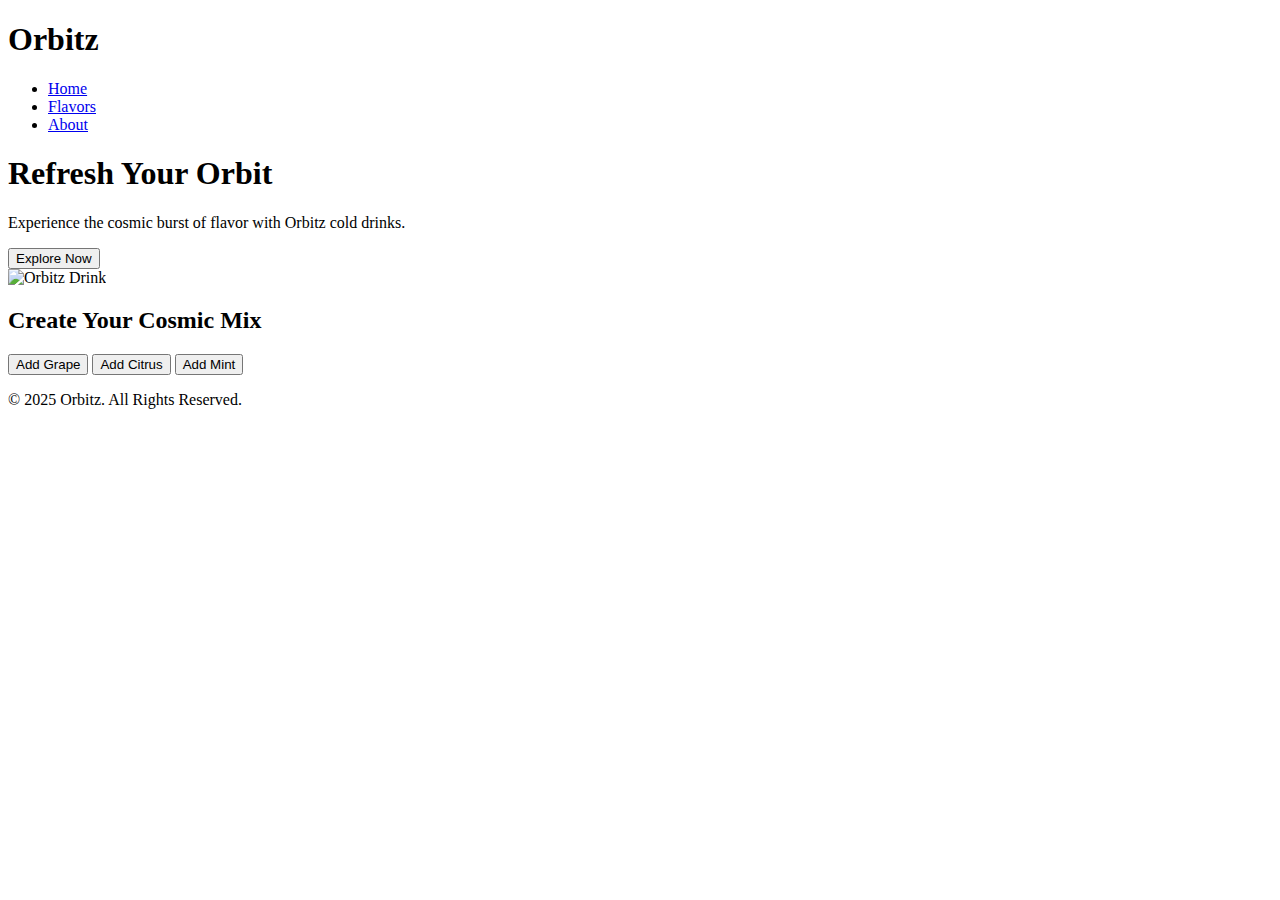
==== index.html @ 93124780 "Update index.html" ====
<!DOCTYPE html>
<html lang="en">
<head>
    <meta charset="UTF-8">
    <meta name="viewport" content="width=device-width, initial-scale=1.0">
    <title>Orbitz - Refresh Your Orbit</title>
    <link rel="stylesheet" href="css/grid.css">
    <link rel="stylesheet" href="css/styles.css">
</head>
<body>
    <header class="header">
        <div class="grid-con">
            <nav class="navbar col-span-full m-col-span-full l-col-span-full">
                <h1 class="logo">Orbitz</h1>
                <div class="burger-menu" id="burger-menu">
                    <span></span>
                    <span></span>
                    <span></span>
                </div>
                <ul class="nav-links" id="nav-links">
                    <li><a href="index.html">Home</a></li>
                    <li><a href="flavors.html">Flavors</a></li>
                    <li><a href="about.html">About</a></li>
                </ul>
            </nav>
        </div>
    </header>

    <section id="hero" class="hero">
        <div class="grid-con">
            <div class="hero-text col-span-4 m-col-span-6 l-col-span-6">
                <h1>Refresh Your Orbit</h1>
                <p>Experience the cosmic burst of flavor with Orbitz cold drinks.</p>
                <button class="cta-btn">Explore Now</button>
            </div>
            <div class="hero-img col-span-4 m-col-span-6 l-col-span-6">
                <img src="hero-img.jpg" alt="Orbitz Drink" class="bounce">
            </div>
        </div>
    </section>

    <section class="interactive">
        <div class="grid-con">
            <h2 class="col-span-full m-col-span-full l-col-span-full">Create Your Cosmic Mix</h2>
            <div class="mixer col-span-full m-col-span-full l-col-span-full">
                <button class="mix-btn" data-flavor="grape">Add Grape</button>
                <button class="mix-btn" data-flavor="citrus">Add Citrus</button>
                <button class="mix-btn" data-flavor="mint">Add Mint</button>
                <div id="mix-result" class="mix-result"></div>
            </div>
        </div>
    </section>

    <footer class="footer">
        <div class="grid-con">
            <p class="col-span-full m-col-span-full l-col-span-full">© 2025 Orbitz. All Rights Reserved.</p>
        </div>
    </footer>

    <script src="js/script.js"></script>
</body>
</html>
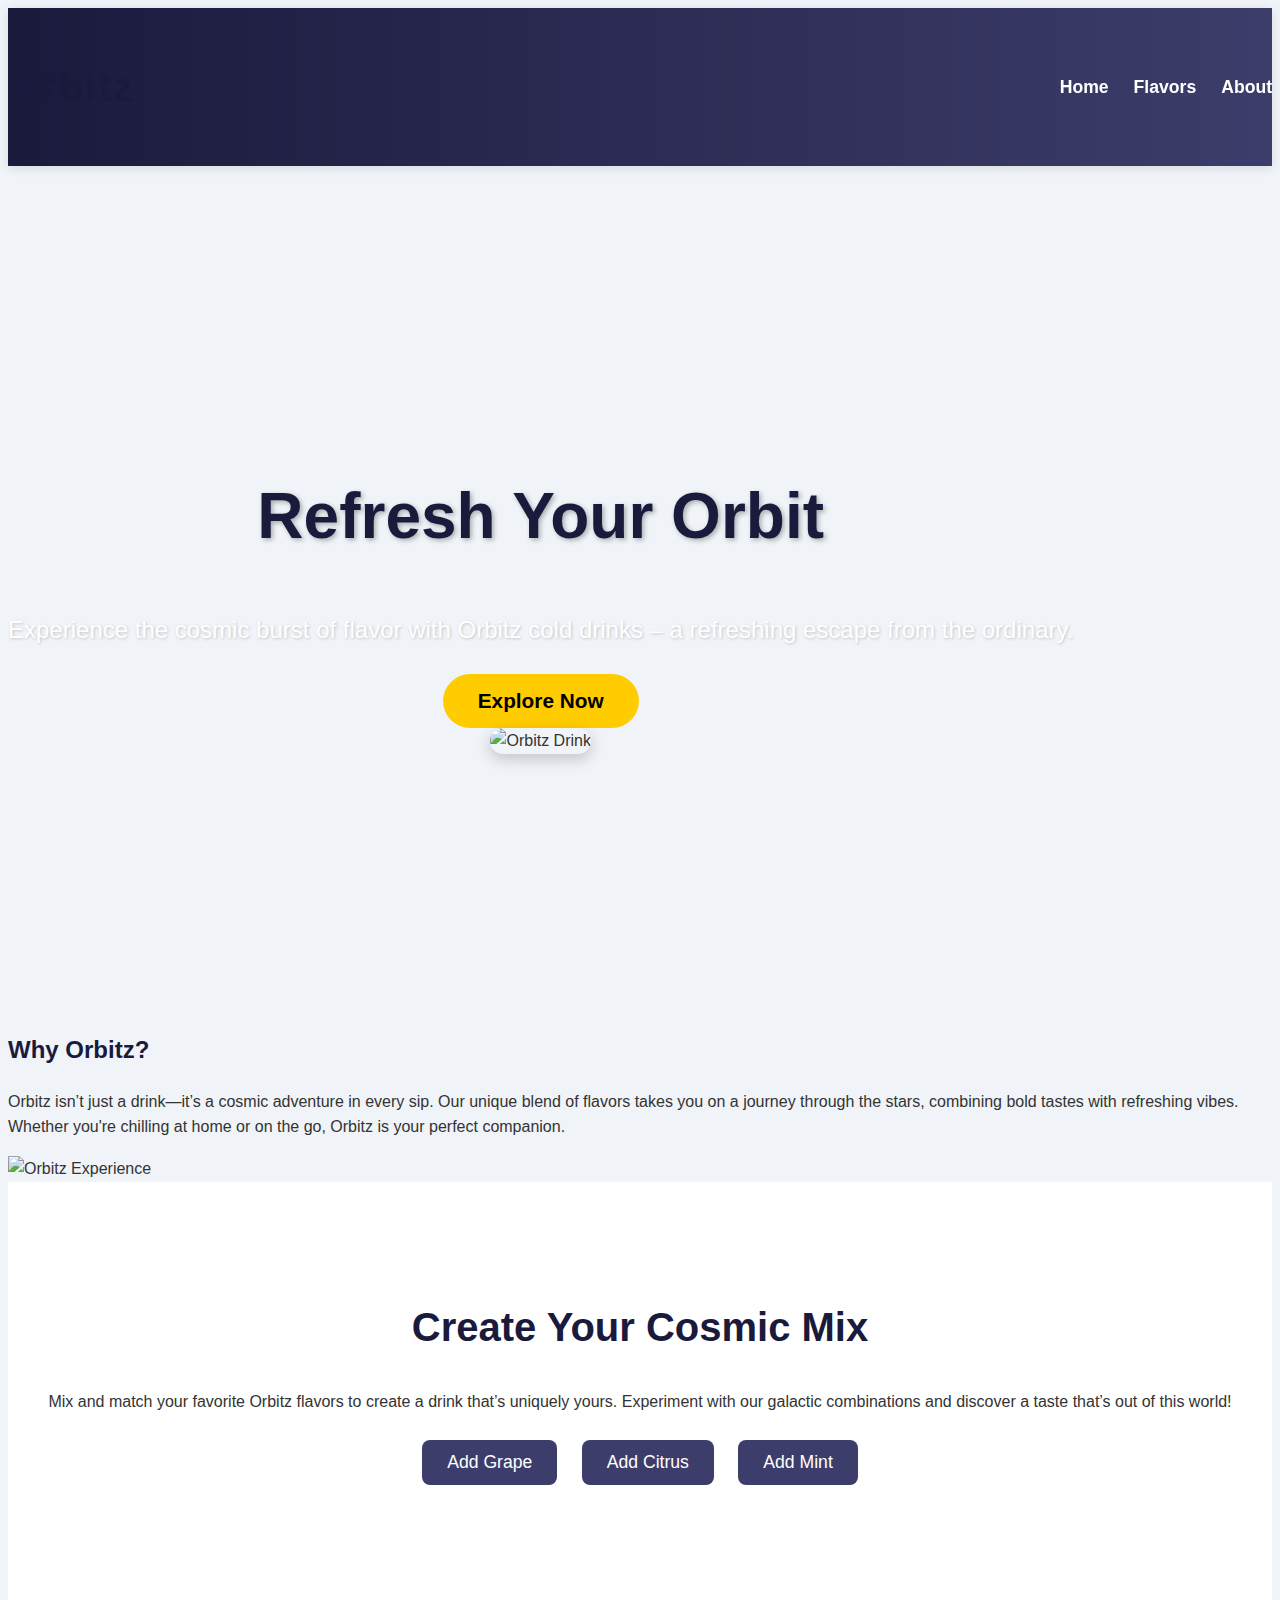
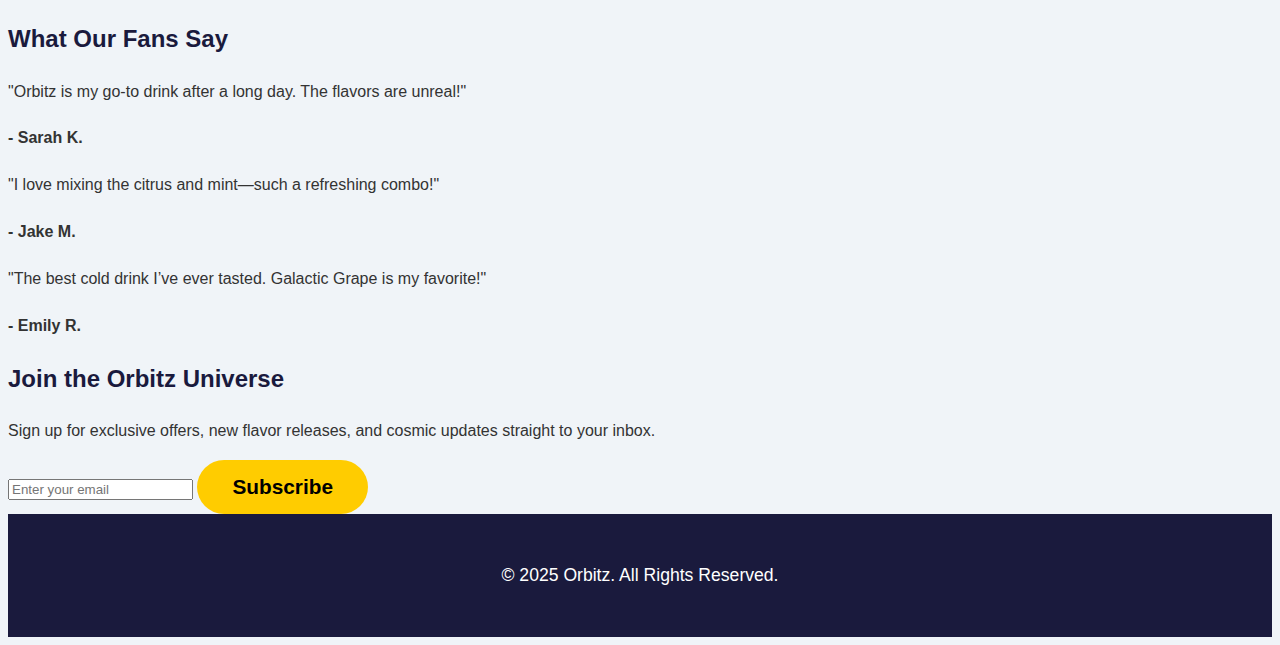
==== commit dabc4c2a: "Added the images to the img folder" ====
--- a/index.html
+++ b/index.html
@@ -3,7 +3,7 @@
 <head>
     <meta charset="UTF-8">
     <meta name="viewport" content="width=device-width, initial-scale=1.0">
-    <title>Orbitz - Refresh Your Orbit</title>
+    <title>Orbitz - Feel the Orbit. Taste the Cool</title>
     <link rel="stylesheet" href="css/grid.css">
     <link rel="stylesheet" href="css/styles.css">
 </head>
@@ -30,7 +30,7 @@
         <div class="grid-con">
             <div class="hero-text col-span-4 m-col-span-6 l-col-span-6">
                 <h1>Refresh Your Orbit</h1>
-                <p>Experience the cosmic burst of flavor with Orbitz cold drinks.</p>
+                <p>Experience the cosmic burst of flavor with Orbitz cold drinks – a refreshing escape from the ordinary.</p>
                 <button class="cta-btn">Explore Now</button>
             </div>
             <div class="hero-img col-span-4 m-col-span-6 l-col-span-6">
@@ -39,15 +39,55 @@
         </div>
     </section>
 
+    <section class="intro">
+        <div class="grid-con">
+            <h2 class="col-span-full m-col-span-full l-col-span-full">Why Orbitz?</h2>
+            <p class="col-span-full m-col-span-8 l-col-span-8 m-col-start-3 l-col-start-3">Orbitz isn’t just a drink—it’s a cosmic adventure in every sip. Our unique blend of flavors takes you on a journey through the stars, combining bold tastes with refreshing vibes. Whether you're chilling at home or on the go, Orbitz is your perfect companion.</p>
+            <div class="intro-img col-span-full m-col-span-6 l-col-span-6">
+                <img src="intro-img.jpg" alt="Orbitz Experience" class="fade-in">
+            </div>
+        </div>
+    </section>
+
     <section class="interactive">
         <div class="grid-con">
             <h2 class="col-span-full m-col-span-full l-col-span-full">Create Your Cosmic Mix</h2>
+            <p class="col-span-full m-col-span-8 l-col-span-8 m-col-start-3 l-col-start-3">Mix and match your favorite Orbitz flavors to create a drink that’s uniquely yours. Experiment with our galactic combinations and discover a taste that’s out of this world!</p>
             <div class="mixer col-span-full m-col-span-full l-col-span-full">
                 <button class="mix-btn" data-flavor="grape">Add Grape</button>
                 <button class="mix-btn" data-flavor="citrus">Add Citrus</button>
                 <button class="mix-btn" data-flavor="mint">Add Mint</button>
                 <div id="mix-result" class="mix-result"></div>
             </div>
+        </div>
+    </section>
+
+    <section class="testimonials">
+        <div class="grid-con">
+            <h2 class="col-span-full m-col-span-full l-col-span-full">What Our Fans Say</h2>
+            <div class="testimonial col-span-4 m-col-span-4 l-col-span-4">
+                <p>"Orbitz is my go-to drink after a long day. The flavors are unreal!"</p>
+                <h4>- Sarah K.</h4>
+            </div>
+            <div class="testimonial col-span-4 m-col-span-4 l-col-span-4">
+                <p>"I love mixing the citrus and mint—such a refreshing combo!"</p>
+                <h4>- Jake M.</h4>
+            </div>
+            <div classa class="testimonial col-span-4 m-col-span-4 l-col-span-4">
+                <p>"The best cold drink I’ve ever tasted. Galactic Grape is my favorite!"</p>
+                <h4>- Emily R.</h4>
+            </div>
+        </div>
+    </section>
+
+    <section class="cta">
+        <div class="grid-con">
+            <h2 class="col-span-full m-col-span-full l-col-span-full">Join the Orbitz Universe</h2>
+            <p class="col-span-full m-col-span-8 l-col-span-8 m-col-start-3 l-col-start-3">Sign up for exclusive offers, new flavor releases, and cosmic updates straight to your inbox.</p>
+            <form class="col-span-full m-col-span-6 l-col-span-6 m-col-start-4 l-col-start-4">
+                <input type="email" placeholder="Enter your email" required>
+                <button type="submit" class="cta-btn">Subscribe</button>
+            </form>
         </div>
     </section>
 
--- a/css/styles.css
+++ b/css/styles.css
@@ -0,0 +1,347 @@
+body {
+    font-family: 'Poppins', Arial, sans-serif;
+    background-color: #f0f4f8;
+    color: #333;
+    line-height: 1.6;
+}
+
+h1, h2, h3 {
+    color: #1a1a3d;
+    font-weight: 700;
+}
+
+/* Header */
+.header {
+    background: linear-gradient(90deg, #1a1a3d, #3d3d6b);
+    color: white;
+    padding: 20px 0;
+    position: sticky;
+    top: 0;
+    z-index: 100;
+    box-shadow: 0 2px 10px rgba(0, 0, 0, 0.1);
+}
+
+.navbar {
+    display: flex;
+    justify-content: space-between;
+    align-items: center;
+}
+
+.logo {
+    font-size: 2.5em;
+    font-weight: 800;
+    letter-spacing: 2px;
+}
+
+.nav-links {
+    list-style: none;
+    display: flex;
+    gap: 25px;
+    margin: 0;
+    padding: 0;
+}
+
+.nav-links a {
+    color: white;
+    text-decoration: none;
+    font-weight: 600;
+    font-size: 1.1em;
+    transition: color 0.3s;
+}
+
+.nav-links a:hover {
+    color: #ffcc00;
+}
+
+.burger-menu {
+    display: none;
+    flex-direction: column;
+    cursor: pointer;
+}
+
+.burger-menu span {
+    width: 30px;
+    height: 4px;
+    background-color: white;
+    margin: 3px 0;
+    transition: 0.3s;
+}
+
+/* Hero Section */
+.hero {
+    background: url('cosmic-bg.jpg') no-repeat center/cover;
+    min-height: 85vh;
+    display: flex;
+    align-items: center;
+    text-align: center;
+    padding: 40px 0;
+}
+
+.hero-text h1 {
+    font-size: 4em;
+    animation: fadeIn 2s ease-in;
+    text-shadow: 2px 2px 5px rgba(0, 0, 0, 0.3);
+}
+
+.hero-text p {
+    font-size: 1.5em;
+    margin: 25px 0;
+    color: #fff;
+    text-shadow: 1px 1px 3px rgba(0, 0, 0, 0.2);
+}
+
+.cta-btn {
+    padding: 15px 35px;
+    background-color: #ffcc00;
+    border: none;
+    border-radius: 30px;
+    font-size: 1.3em;
+    font-weight: 600;
+    cursor: pointer;
+    transition: transform 0.3s, background-color 0.3s;
+}
+
+.cta-btn:hover {
+    transform: scale(1.05);
+    background-color: #e6b800;
+}
+
+.hero-img img {
+    animation: bounce 3s infinite;
+    border-radius: 15px;
+    box-shadow: 0 5px 15px rgba(0, 0, 0, 0.2);
+}
+
+/* Products Section */
+.products {
+    padding: 80px 0;
+    text-align: center;
+    background-color: #fff;
+}
+
+.product-card {
+    background: #f9f9f9;
+    padding: 25px;
+    border-radius: 15px;
+    box-shadow: 0 5px 15px rgba(0, 0, 0, 0.1);
+    margin-bottom: 30px;
+    transition: transform 0.3s;
+}
+
+.product-card:hover {
+    transform: translateY(-10px);
+}
+
+.product-card img {
+    animation: spin 10s infinite linear;
+    margin-bottom: 15px;
+}
+
+.product-card h3 {
+    font-size: 1.5em;
+    margin-bottom: 10px;
+}
+
+.product-card p {
+    font-size: 1.1em;
+    color: #666;
+}
+
+/* About Section */
+.about {
+    background-color: #1a1a3d;
+    color: white;
+    padding: 80px 0;
+    text-align: center;
+}
+
+.about h2 {
+    color: #fff;
+    font-size: 2.5em;
+    margin-bottom: 20px;
+}
+
+.about p {
+    font-size: 1.2em;
+    margin-bottom: 30px;
+}
+
+.about img {
+    margin: 20px 0;
+    border-radius: 10px;
+    box-shadow: 0 5px 15px rgba(0, 0, 0, 0.3);
+}
+
+/* Contact Form */
+.contact-form {
+    text-align: left;
+    background: #fff;
+    padding: 30px;
+    border-radius: 15px;
+    box-shadow: 0 5px 15px rgba(0, 0, 0, 0.1);
+}
+
+.contact-form h3 {
+    font-size: 1.8em;
+    margin-bottom: 20px;
+    color: #1a1a3d;
+}
+
+.contact-form input,
+.contact-form textarea {
+    width: 100%;
+    padding: 12px;
+    margin-bottom: 15px;
+    border: 2px solid #ddd;
+    border-radius: 8px;
+    font-size: 1em;
+    transition: border-color 0.3s;
+}
+
+.contact-form input:focus,
+.contact-form textarea:focus {
+    border-color: #ffcc00;
+    outline: none;
+}
+
+.contact-form textarea {
+    resize: vertical;
+}
+
+/* Interactive Section */
+.interactive {
+    padding: 80px 0;
+    text-align: center;
+    background-color: #fff;
+}
+
+.interactive h2 {
+    font-size: 2.5em;
+    margin-bottom: 30px;
+}
+
+.mix-btn {
+    padding: 12px 25px;
+    margin: 10px;
+    background-color: #3d3d6b;
+    color: white;
+    border: none;
+    border-radius: 8px;
+    font-size: 1.1em;
+    cursor: pointer;
+    transition: background-color 0.3s;
+}
+
+.mix-btn:hover {
+    background-color: #ffcc00;
+    color: #1a1a3d;
+}
+
+.mix-result {
+    margin-top: 25px;
+    font-size: 1.5em;
+    color: #ffcc00;
+    font-weight: 600;
+    animation: fadeIn 1s ease-in;
+}
+
+/* Footer */
+.footer {
+    background-color: #1a1a3d;
+    color: white;
+    text-align: center;
+    padding: 30px 0;
+    font-size: 1.1em;
+}
+
+/* Keyframe Animations */
+@keyframes fadeIn {
+    from { opacity: 0; }
+    to { opacity: 1; }
+}
+
+@keyframes bounce {
+    0%, 20%, 50%, 80%, 100% { transform: translateY(0); }
+    40% { transform: translateY(-30px); }
+    60% { transform: translateY(-15px); }
+}
+
+@keyframes spin {
+    from { transform: rotate(0deg); }
+    to { transform: rotate(360deg); }
+}
+
+/* Responsive Adjustments */
+@media screen and (max-width: 767px) {
+    .burger-menu {
+        display: flex;
+    }
+
+    .nav-links {
+        display: none;
+        flex-direction: column;
+        width: 100%;
+        position: absolute;
+        top: 70px;
+        left: 0;
+        background-color: #1a1a3d;
+        padding: 20px 0;
+    }
+
+    .nav-links.active {
+        display: flex;
+    }
+
+    .hero-text h1 {
+        font-size: 2.5em;
+    }
+
+    .hero-text p {
+        font-size: 1.2em;
+    }
+
+    .hero {
+        min-height: 60vh;
+    }
+
+    .mix-btn {
+        display: block;
+        width: 100%;
+        margin: 10px 0;
+    }
+
+    .mix-result {
+        font-size: 1.2em;
+    }
+
+    .products, .interactive, .about {
+        padding: 50px 0;
+    }
+}
+
+@media screen and (max-width: 480px) {
+    .hero-text h1 {
+        font-size: 1.8em;
+    }
+
+    .hero-text p {
+        font-size: 1em;
+    }
+
+    .cta-btn {
+        padding: 10px 20px;
+        font-size: 1em;
+    }
+
+    .product-card h3 {
+        font-size: 1.3em;
+    }
+
+    .product-card p {
+        font-size: 1em;
+    }
+
+    .contact-form h3 {
+        font-size: 1.5em;
+    }
+}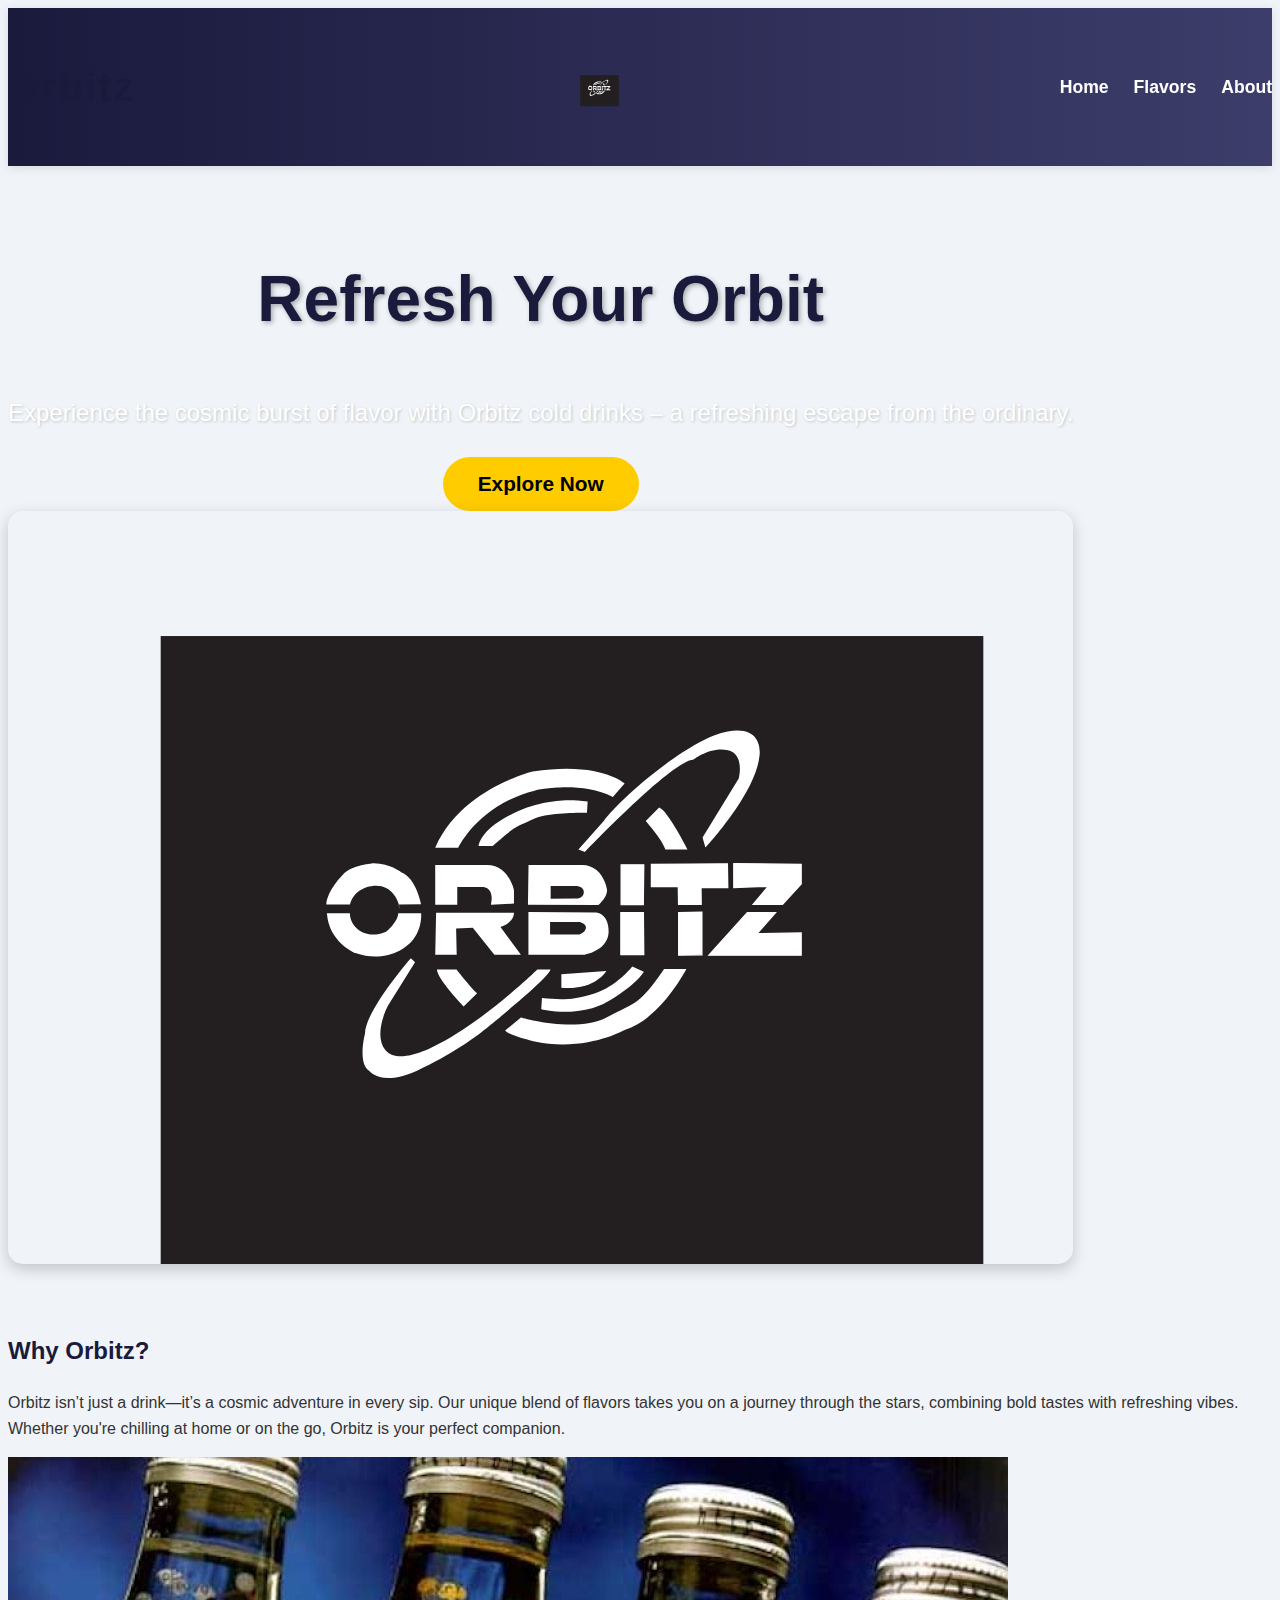
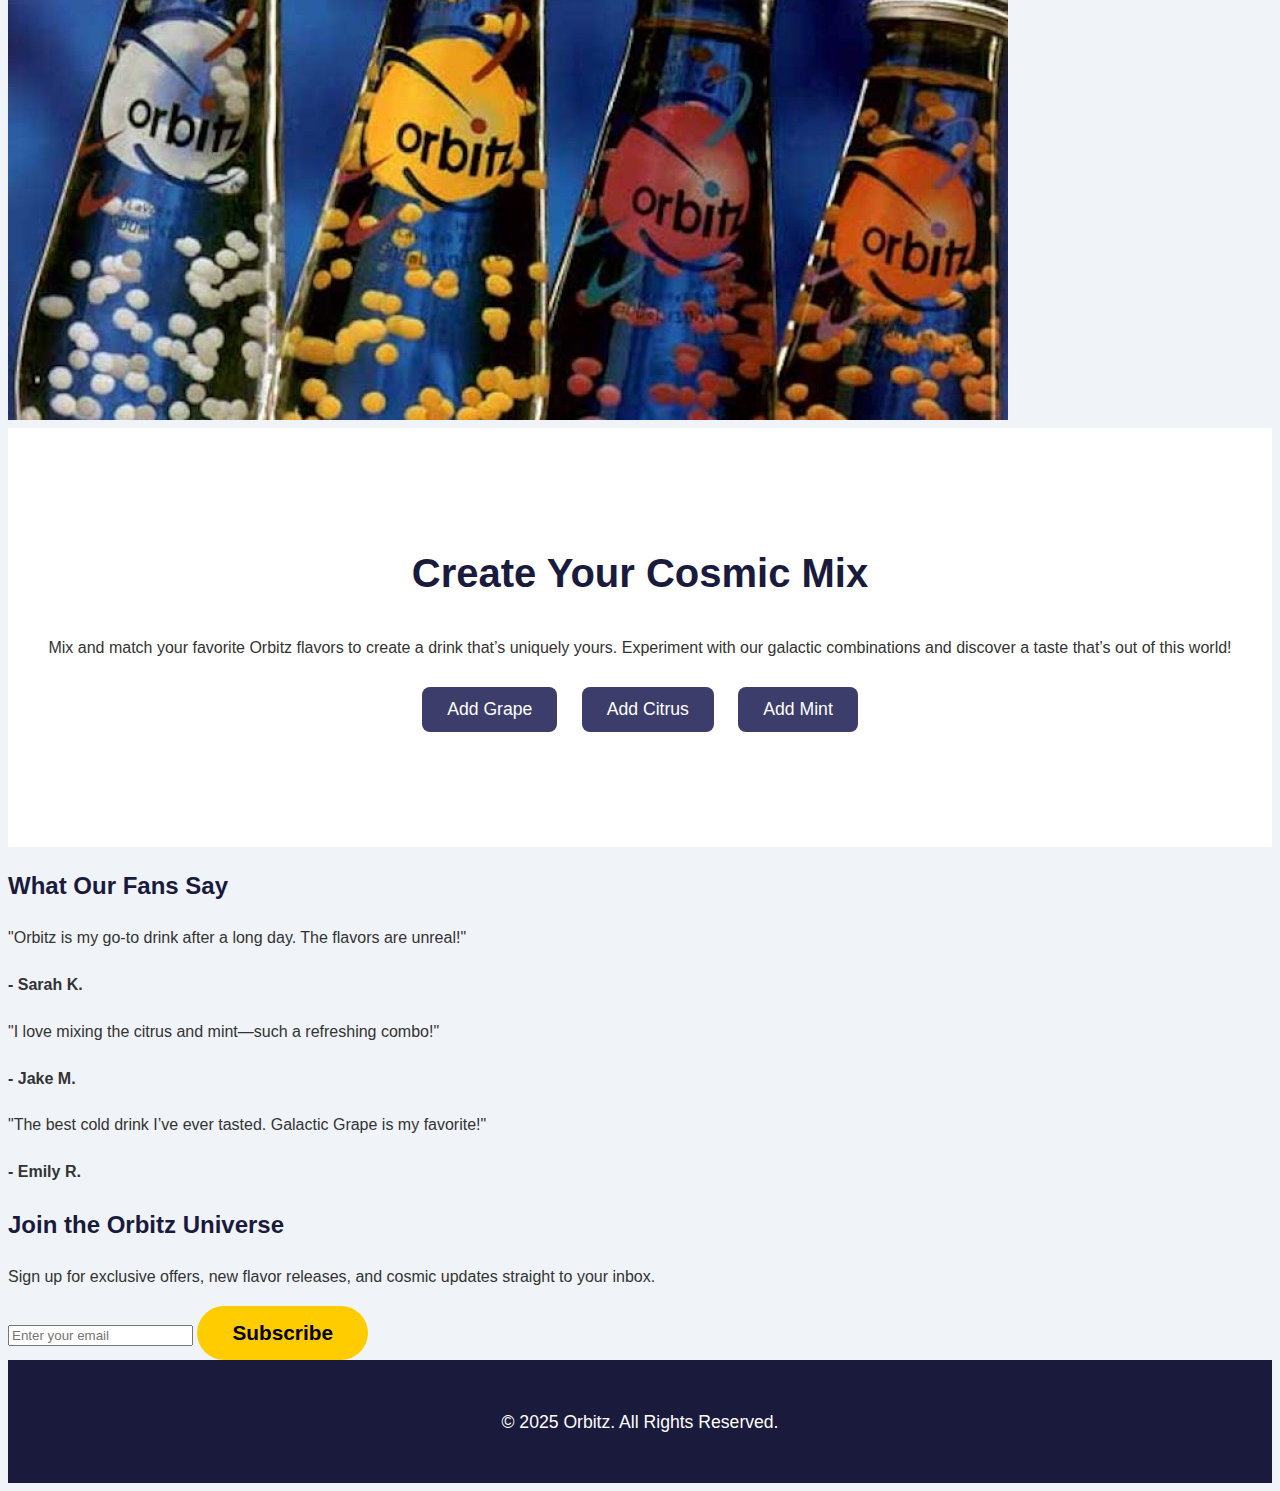
==== commit e5aefde1: "Merge pull request #13 from Daljitsingh05/dev.DS.style" ====
--- a/index.html
+++ b/index.html
@@ -3,7 +3,7 @@
 <head>
     <meta charset="UTF-8">
     <meta name="viewport" content="width=device-width, initial-scale=1.0">
-    <title>Orbitz - Feel the Orbit. Taste the Cool</title>
+    <title>Orbitz - Feel the Orbit. Taste the cool</title>
     <link rel="stylesheet" href="css/grid.css">
     <link rel="stylesheet" href="css/styles.css">
 </head>
@@ -12,6 +12,7 @@
         <div class="grid-con">
             <nav class="navbar col-span-full m-col-span-full l-col-span-full">
                 <h1 class="logo">Orbitz</h1>
+                <img src="images/FIP LOGO 1.svg" alt="Logo" width="50" height="50">
                 <div class="burger-menu" id="burger-menu">
                     <span></span>
                     <span></span>
@@ -34,7 +35,7 @@
                 <button class="cta-btn">Explore Now</button>
             </div>
             <div class="hero-img col-span-4 m-col-span-6 l-col-span-6">
-                <img src="hero-img.jpg" alt="Orbitz Drink" class="bounce">
+                <img src="images/FIP LOGO 1.svg" alt="Orbitz Drink" class="bounce">
             </div>
         </div>
     </section>
@@ -44,7 +45,7 @@
             <h2 class="col-span-full m-col-span-full l-col-span-full">Why Orbitz?</h2>
             <p class="col-span-full m-col-span-8 l-col-span-8 m-col-start-3 l-col-start-3">Orbitz isn’t just a drink—it’s a cosmic adventure in every sip. Our unique blend of flavors takes you on a journey through the stars, combining bold tastes with refreshing vibes. Whether you're chilling at home or on the go, Orbitz is your perfect companion.</p>
             <div class="intro-img col-span-full m-col-span-6 l-col-span-6">
-                <img src="intro-img.jpg" alt="Orbitz Experience" class="fade-in">
+                <img src="images/Drinks.jpg" alt="Orbitz Experience" class="fade-in">
             </div>
         </div>
     </section>
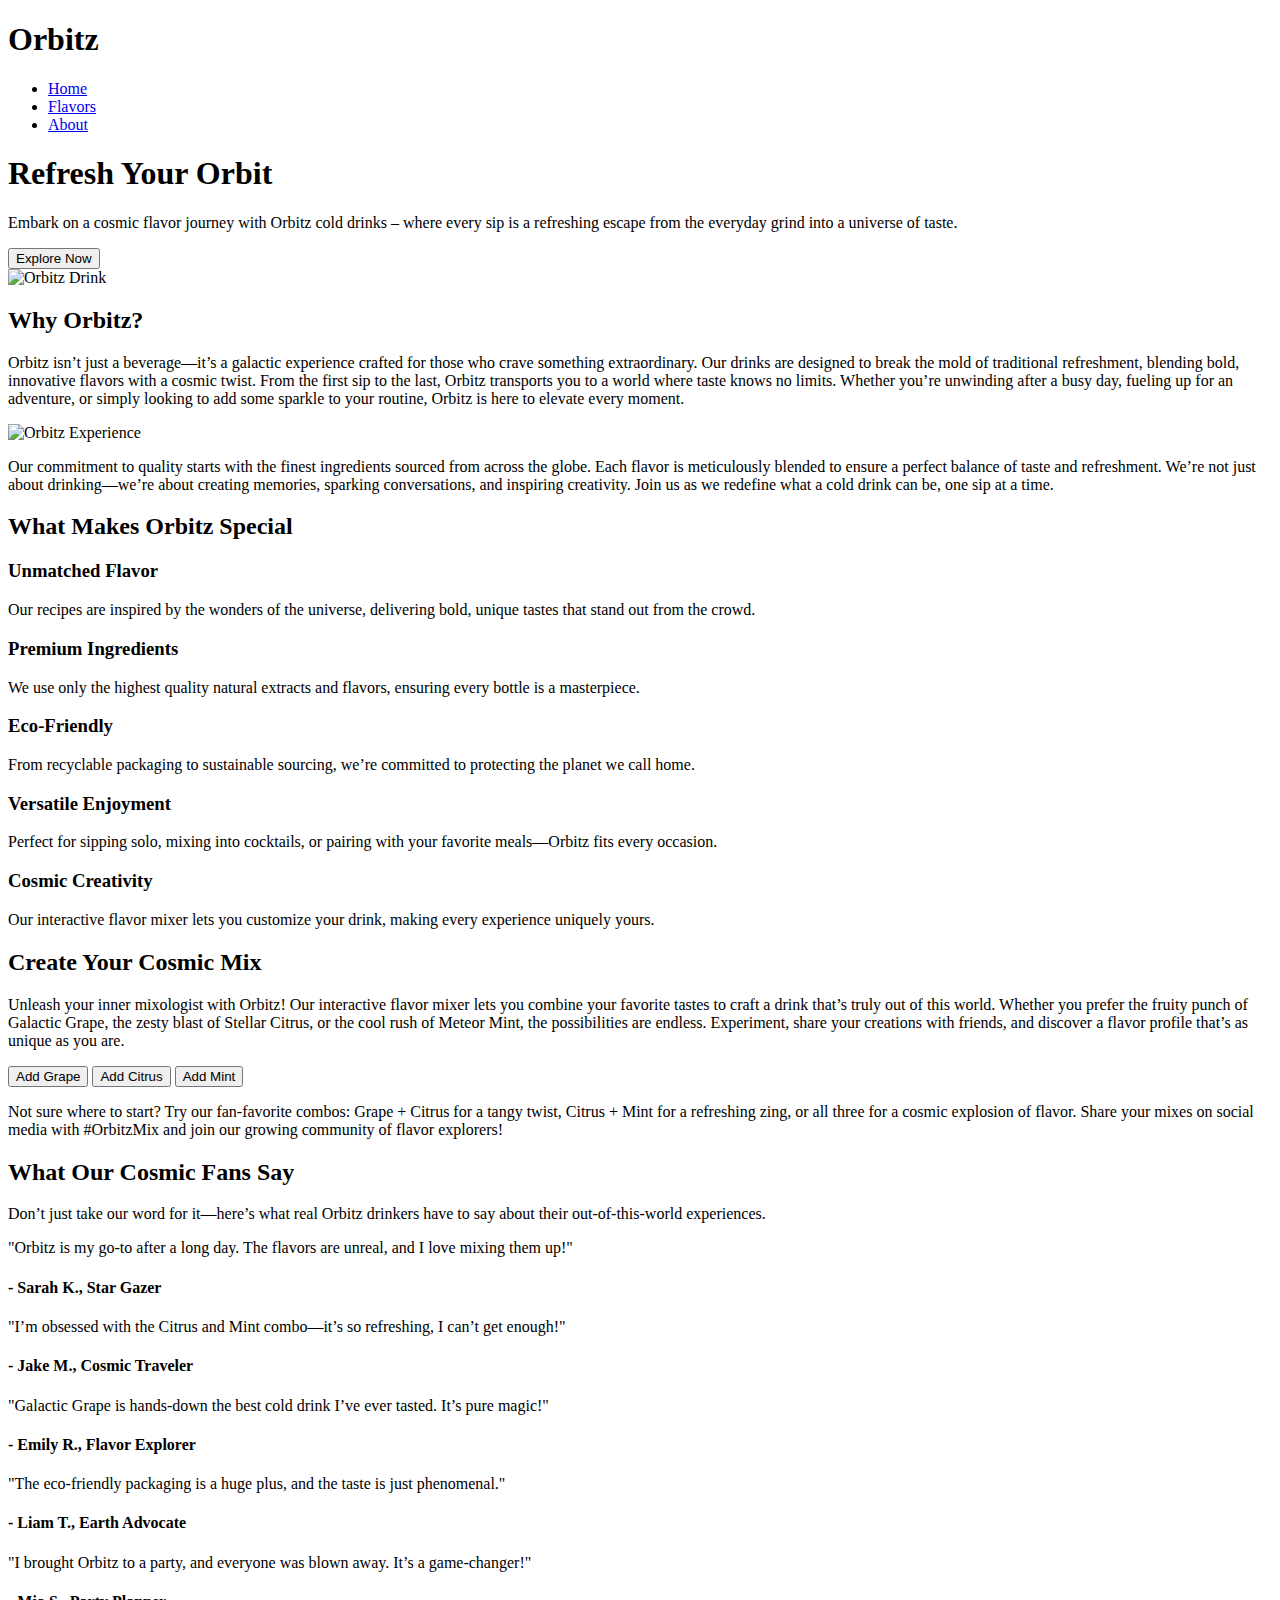
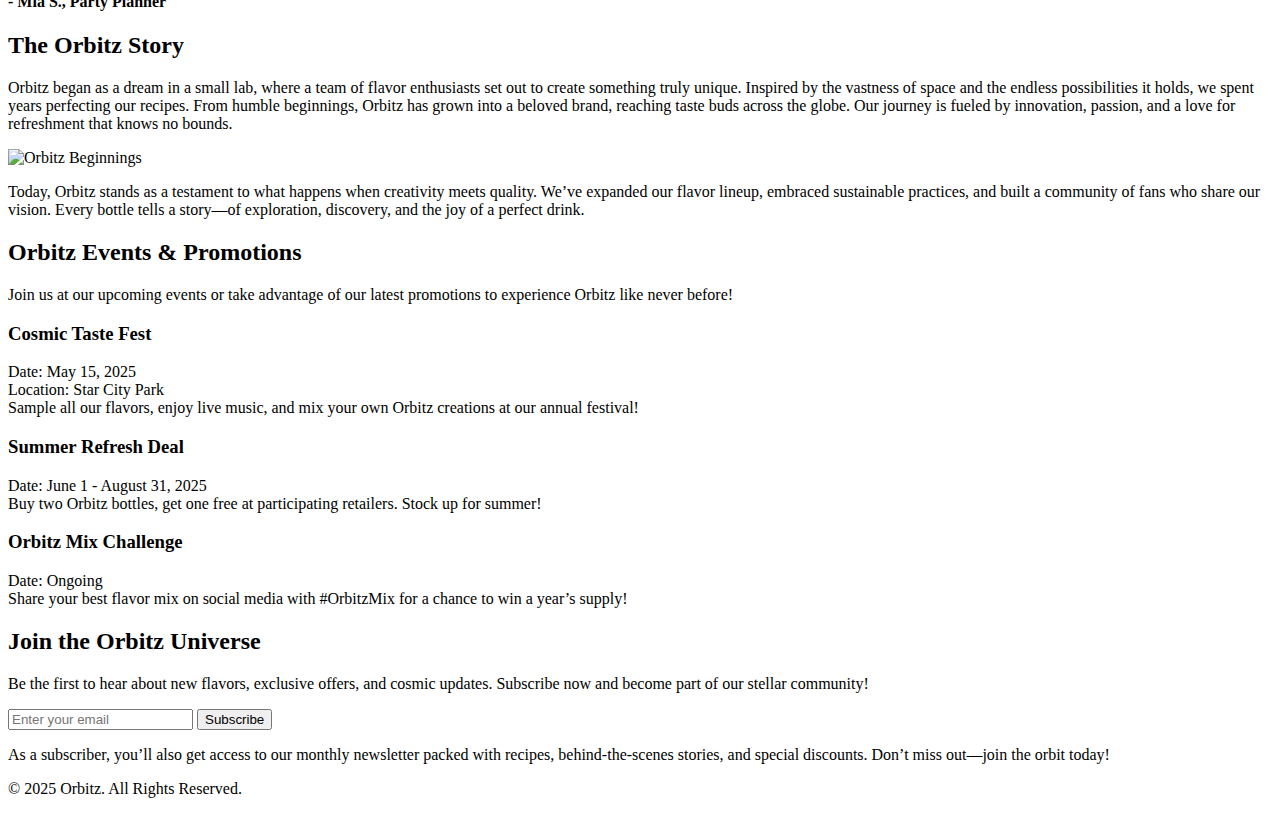
==== commit 5e403b8e: "Update index.html" ====
--- a/index.html
+++ b/index.html
@@ -3,16 +3,15 @@
 <head>
     <meta charset="UTF-8">
     <meta name="viewport" content="width=device-width, initial-scale=1.0">
-    <title>Orbitz - Feel the Orbit. Taste the cool</title>
-    <link rel="stylesheet" href="css/grid.css">
-    <link rel="stylesheet" href="css/styles.css">
+    <title>Orbitz - Refresh Your Orbit</title>
+    <link rel="stylesheet" href="grid.css">
+    <link rel="stylesheet" href="styles.css">
 </head>
 <body>
     <header class="header">
         <div class="grid-con">
             <nav class="navbar col-span-full m-col-span-full l-col-span-full">
                 <h1 class="logo">Orbitz</h1>
-                <img src="images/FIP LOGO 1.svg" alt="Logo" width="50" height="50">
                 <div class="burger-menu" id="burger-menu">
                     <span></span>
                     <span></span>
@@ -31,11 +30,11 @@
         <div class="grid-con">
             <div class="hero-text col-span-4 m-col-span-6 l-col-span-6">
                 <h1>Refresh Your Orbit</h1>
-                <p>Experience the cosmic burst of flavor with Orbitz cold drinks – a refreshing escape from the ordinary.</p>
+                <p>Embark on a cosmic flavor journey with Orbitz cold drinks – where every sip is a refreshing escape from the everyday grind into a universe of taste.</p>
                 <button class="cta-btn">Explore Now</button>
             </div>
             <div class="hero-img col-span-4 m-col-span-6 l-col-span-6">
-                <img src="images/FIP LOGO 1.svg" alt="Orbitz Drink" class="bounce">
+                <img src="hero-img.jpg" alt="Orbitz Drink" class="bounce">
             </div>
         </div>
     </section>
@@ -43,9 +42,36 @@
     <section class="intro">
         <div class="grid-con">
             <h2 class="col-span-full m-col-span-full l-col-span-full">Why Orbitz?</h2>
-            <p class="col-span-full m-col-span-8 l-col-span-8 m-col-start-3 l-col-start-3">Orbitz isn’t just a drink—it’s a cosmic adventure in every sip. Our unique blend of flavors takes you on a journey through the stars, combining bold tastes with refreshing vibes. Whether you're chilling at home or on the go, Orbitz is your perfect companion.</p>
+            <p class="col-span-full m-col-span-8 l-col-span-8 m-col-start-3 l-col-start-3">Orbitz isn’t just a beverage—it’s a galactic experience crafted for those who crave something extraordinary. Our drinks are designed to break the mold of traditional refreshment, blending bold, innovative flavors with a cosmic twist. From the first sip to the last, Orbitz transports you to a world where taste knows no limits. Whether you’re unwinding after a busy day, fueling up for an adventure, or simply looking to add some sparkle to your routine, Orbitz is here to elevate every moment.</p>
             <div class="intro-img col-span-full m-col-span-6 l-col-span-6">
-                <img src="images/Drinks.jpg" alt="Orbitz Experience" class="fade-in">
+                <img src="intro-img.jpg" alt="Orbitz Experience" class="fade-in">
+            </div>
+            <p class="col-span-full m-col-span-8 l-col-span-8 m-col-start-3 l-col-start-3">Our commitment to quality starts with the finest ingredients sourced from across the globe. Each flavor is meticulously blended to ensure a perfect balance of taste and refreshment. We’re not just about drinking—we’re about creating memories, sparking conversations, and inspiring creativity. Join us as we redefine what a cold drink can be, one sip at a time.</p>
+        </div>
+    </section>
+
+    <section class="features">
+        <div class="grid-con">
+            <h2 class="col-span-full m-col-span-full l-col-span-full">What Makes Orbitz Special</h2>
+            <div class="feature col-span-4 m-col-span-4 l-col-span-4">
+                <h3>Unmatched Flavor</h3>
+                <p>Our recipes are inspired by the wonders of the universe, delivering bold, unique tastes that stand out from the crowd.</p>
+            </div>
+            <div class="feature col-span-4 m-col-span-4 l-col-span-4">
+                <h3>Premium Ingredients</h3>
+                <p>We use only the highest quality natural extracts and flavors, ensuring every bottle is a masterpiece.</p>
+            </div>
+            <div class="feature col-span-4 m-col-span-4 l-col-span-4">
+                <h3>Eco-Friendly</h3>
+                <p>From recyclable packaging to sustainable sourcing, we’re committed to protecting the planet we call home.</p>
+            </div>
+            <div class="feature col-span-4 m-col-span-4 l-col-span-4">
+                <h3>Versatile Enjoyment</h3>
+                <p>Perfect for sipping solo, mixing into cocktails, or pairing with your favorite meals—Orbitz fits every occasion.</p>
+            </div>
+            <div class="feature col-span-4 m-col-span-4 l-col-span-4">
+                <h3>Cosmic Creativity</h3>
+                <p>Our interactive flavor mixer lets you customize your drink, making every experience uniquely yours.</p>
             </div>
         </div>
     </section>
@@ -53,30 +79,70 @@
     <section class="interactive">
         <div class="grid-con">
             <h2 class="col-span-full m-col-span-full l-col-span-full">Create Your Cosmic Mix</h2>
-            <p class="col-span-full m-col-span-8 l-col-span-8 m-col-start-3 l-col-start-3">Mix and match your favorite Orbitz flavors to create a drink that’s uniquely yours. Experiment with our galactic combinations and discover a taste that’s out of this world!</p>
+            <p class="col-span-full m-col-span-8 l-col-span-8 m-col-start-3 l-col-start-3">Unleash your inner mixologist with Orbitz! Our interactive flavor mixer lets you combine your favorite tastes to craft a drink that’s truly out of this world. Whether you prefer the fruity punch of Galactic Grape, the zesty blast of Stellar Citrus, or the cool rush of Meteor Mint, the possibilities are endless. Experiment, share your creations with friends, and discover a flavor profile that’s as unique as you are.</p>
             <div class="mixer col-span-full m-col-span-full l-col-span-full">
                 <button class="mix-btn" data-flavor="grape">Add Grape</button>
                 <button class="mix-btn" data-flavor="citrus">Add Citrus</button>
                 <button class="mix-btn" data-flavor="mint">Add Mint</button>
                 <div id="mix-result" class="mix-result"></div>
             </div>
+            <p class="col-span-full m-col-span-8 l-col-span-8 m-col-start-3 l-col-start-3">Not sure where to start? Try our fan-favorite combos: Grape + Citrus for a tangy twist, Citrus + Mint for a refreshing zing, or all three for a cosmic explosion of flavor. Share your mixes on social media with #OrbitzMix and join our growing community of flavor explorers!</p>
         </div>
     </section>
 
     <section class="testimonials">
         <div class="grid-con">
-            <h2 class="col-span-full m-col-span-full l-col-span-full">What Our Fans Say</h2>
+            <h2 class="col-span-full m-col-span-full l-col-span-full">What Our Cosmic Fans Say</h2>
+            <p class="col-span-full m-col-span-8 l-col-span-8 m-col-start-3 l-col-start-3">Don’t just take our word for it—here’s what real Orbitz drinkers have to say about their out-of-this-world experiences.</p>
             <div class="testimonial col-span-4 m-col-span-4 l-col-span-4">
-                <p>"Orbitz is my go-to drink after a long day. The flavors are unreal!"</p>
-                <h4>- Sarah K.</h4>
+                <p>"Orbitz is my go-to after a long day. The flavors are unreal, and I love mixing them up!"</p>
+                <h4>- Sarah K., Star Gazer</h4>
             </div>
             <div class="testimonial col-span-4 m-col-span-4 l-col-span-4">
-                <p>"I love mixing the citrus and mint—such a refreshing combo!"</p>
-                <h4>- Jake M.</h4>
+                <p>"I’m obsessed with the Citrus and Mint combo—it’s so refreshing, I can’t get enough!"</p>
+                <h4>- Jake M., Cosmic Traveler</h4>
             </div>
-            <div classa class="testimonial col-span-4 m-col-span-4 l-col-span-4">
-                <p>"The best cold drink I’ve ever tasted. Galactic Grape is my favorite!"</p>
-                <h4>- Emily R.</h4>
+            <div class="testimonial col-span-4 m-col-span-4 l-col-span-4">
+                <p>"Galactic Grape is hands-down the best cold drink I’ve ever tasted. It’s pure magic!"</p>
+                <h4>- Emily R., Flavor Explorer</h4>
+            </div>
+            <div class="testimonial col-span-4 m-col-span-4 l-col-span-4">
+                <p>"The eco-friendly packaging is a huge plus, and the taste is just phenomenal."</p>
+                <h4>- Liam T., Earth Advocate</h4>
+            </div>
+            <div class="testimonial col-span-4 m-col-span-4 l-col-span-4">
+                <p>"I brought Orbitz to a party, and everyone was blown away. It’s a game-changer!"</p>
+                <h4>- Mia S., Party Planner</h4>
+            </div>
+        </div>
+    </section>
+
+    <section class="history">
+        <div class="grid-con">
+            <h2 class="col-span-full m-col-span-full l-col-span-full">The Orbitz Story</h2>
+            <p class="col-span-full m-col-span-8 l-col-span-8 m-col-start-3 l-col-start-3">Orbitz began as a dream in a small lab, where a team of flavor enthusiasts set out to create something truly unique. Inspired by the vastness of space and the endless possibilities it holds, we spent years perfecting our recipes. From humble beginnings, Orbitz has grown into a beloved brand, reaching taste buds across the globe. Our journey is fueled by innovation, passion, and a love for refreshment that knows no bounds.</p>
+            <div class="history-img col-span-full m-col-span-6 l-col-span-6">
+                <img src="history-img.jpg" alt="Orbitz Beginnings" class="fade-in">
+            </div>
+            <p class="col-span-full m-col-span-8 l-col-span-8 m-col-start-3 l-col-start-3">Today, Orbitz stands as a testament to what happens when creativity meets quality. We’ve expanded our flavor lineup, embraced sustainable practices, and built a community of fans who share our vision. Every bottle tells a story—of exploration, discovery, and the joy of a perfect drink.</p>
+        </div>
+    </section>
+
+    <section class="events">
+        <div class="grid-con">
+            <h2 class="col-span-full m-col-span-full l-col-span-full">Orbitz Events & Promotions</h2>
+            <p class="col-span-full m-col-span-8 l-col-span-8 m-col-start-3 l-col-start-3">Join us at our upcoming events or take advantage of our latest promotions to experience Orbitz like never before!</p>
+            <div class="event col-span-4 m-col-span-6 l-col-span-6">
+                <h3>Cosmic Taste Fest</h3>
+                <p>Date: May 15, 2025<br>Location: Star City Park<br>Sample all our flavors, enjoy live music, and mix your own Orbitz creations at our annual festival!</p>
+            </div>
+            <div class="event col-span-4 m-col-span-6 l-col-span-6">
+                <h3>Summer Refresh Deal</h3>
+                <p>Date: June 1 - August 31, 2025<br>Buy two Orbitz bottles, get one free at participating retailers. Stock up for summer!</p>
+            </div>
+            <div class="event col-span-4 m-col-span-6 l-col-span-6">
+                <h3>Orbitz Mix Challenge</h3>
+                <p>Date: Ongoing<br>Share your best flavor mix on social media with #OrbitzMix for a chance to win a year’s supply!</p>
             </div>
         </div>
     </section>
@@ -84,11 +150,12 @@
     <section class="cta">
         <div class="grid-con">
             <h2 class="col-span-full m-col-span-full l-col-span-full">Join the Orbitz Universe</h2>
-            <p class="col-span-full m-col-span-8 l-col-span-8 m-col-start-3 l-col-start-3">Sign up for exclusive offers, new flavor releases, and cosmic updates straight to your inbox.</p>
+            <p class="col-span-full m-col-span-8 l-col-span-8 m-col-start-3 l-col-start-3">Be the first to hear about new flavors, exclusive offers, and cosmic updates. Subscribe now and become part of our stellar community!</p>
             <form class="col-span-full m-col-span-6 l-col-span-6 m-col-start-4 l-col-start-4">
                 <input type="email" placeholder="Enter your email" required>
                 <button type="submit" class="cta-btn">Subscribe</button>
             </form>
+            <p class="col-span-full m-col-span-8 l-col-span-8 m-col-start-3 l-col-start-3">As a subscriber, you’ll also get access to our monthly newsletter packed with recipes, behind-the-scenes stories, and special discounts. Don’t miss out—join the orbit today!</p>
         </div>
     </section>
 
@@ -98,6 +165,6 @@
         </div>
     </footer>
 
-    <script src="js/script.js"></script>
+    <script src="script.js"></script>
 </body>
 </html>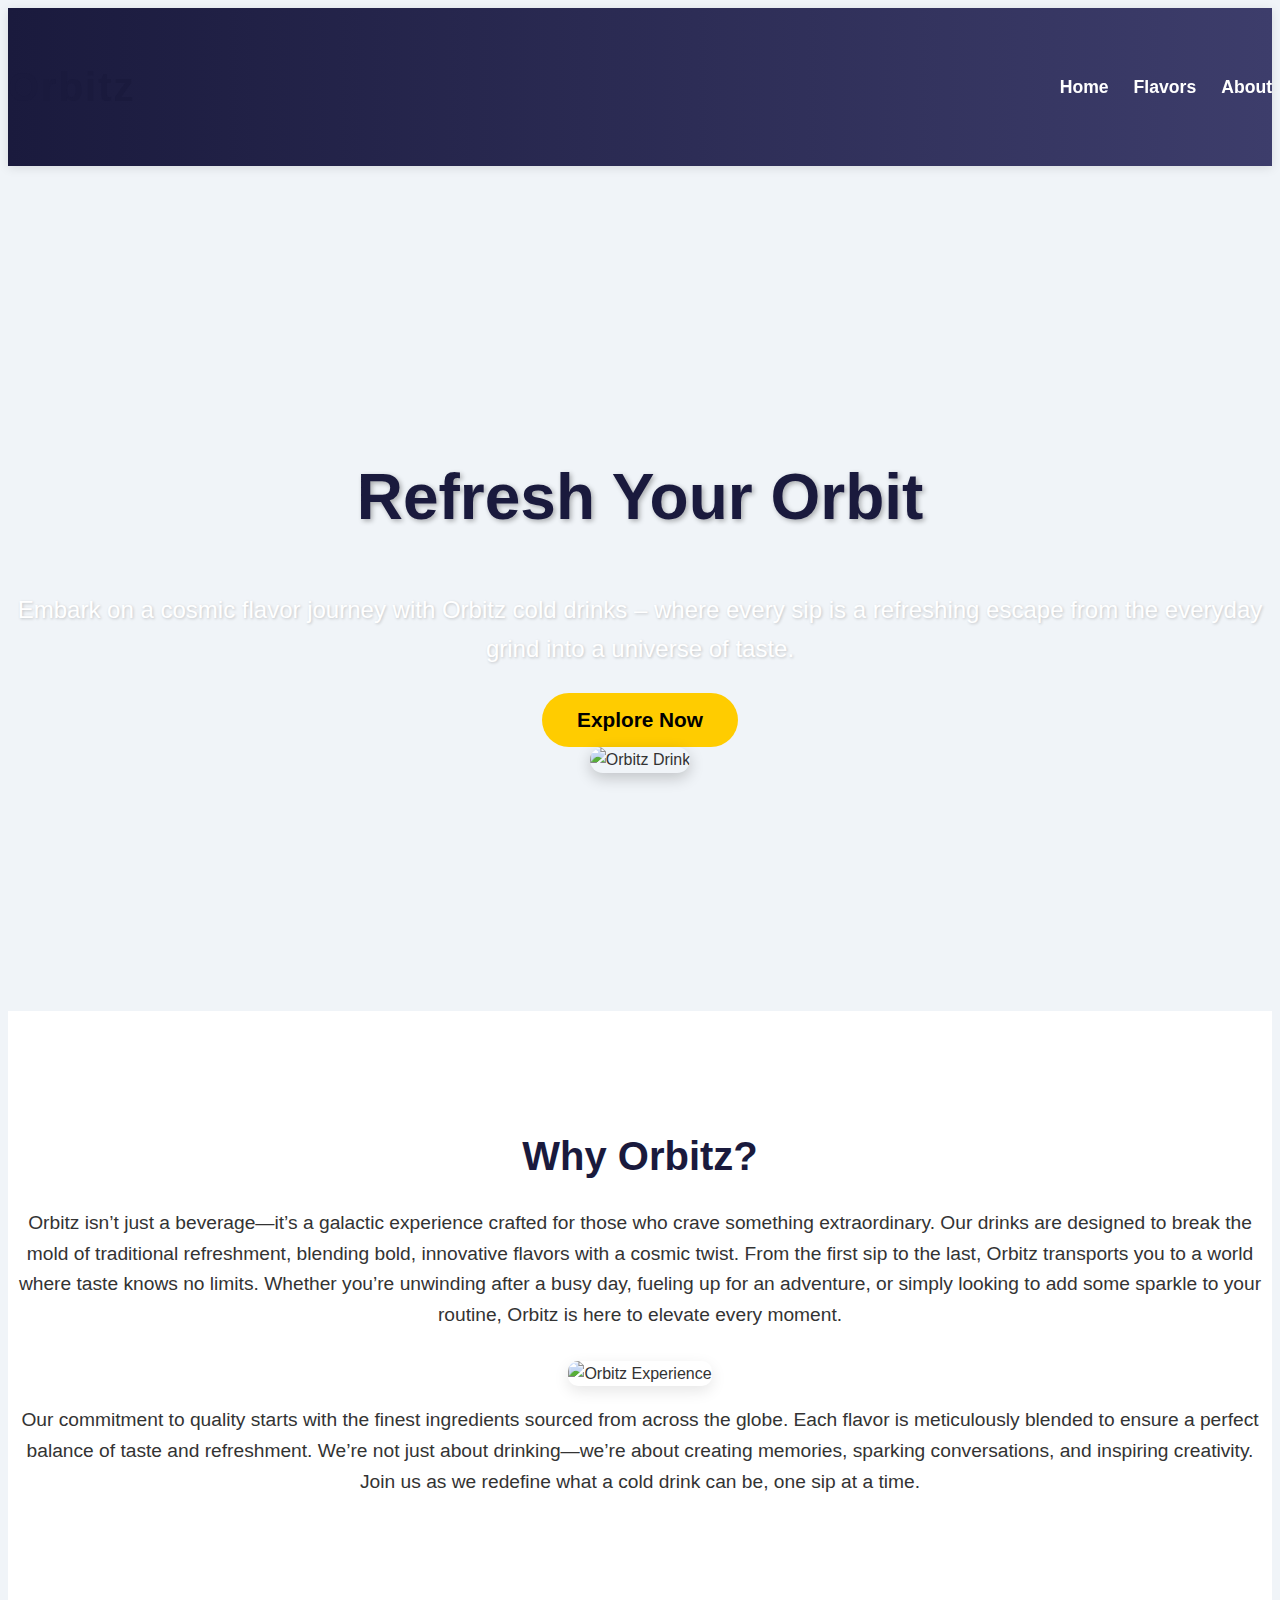
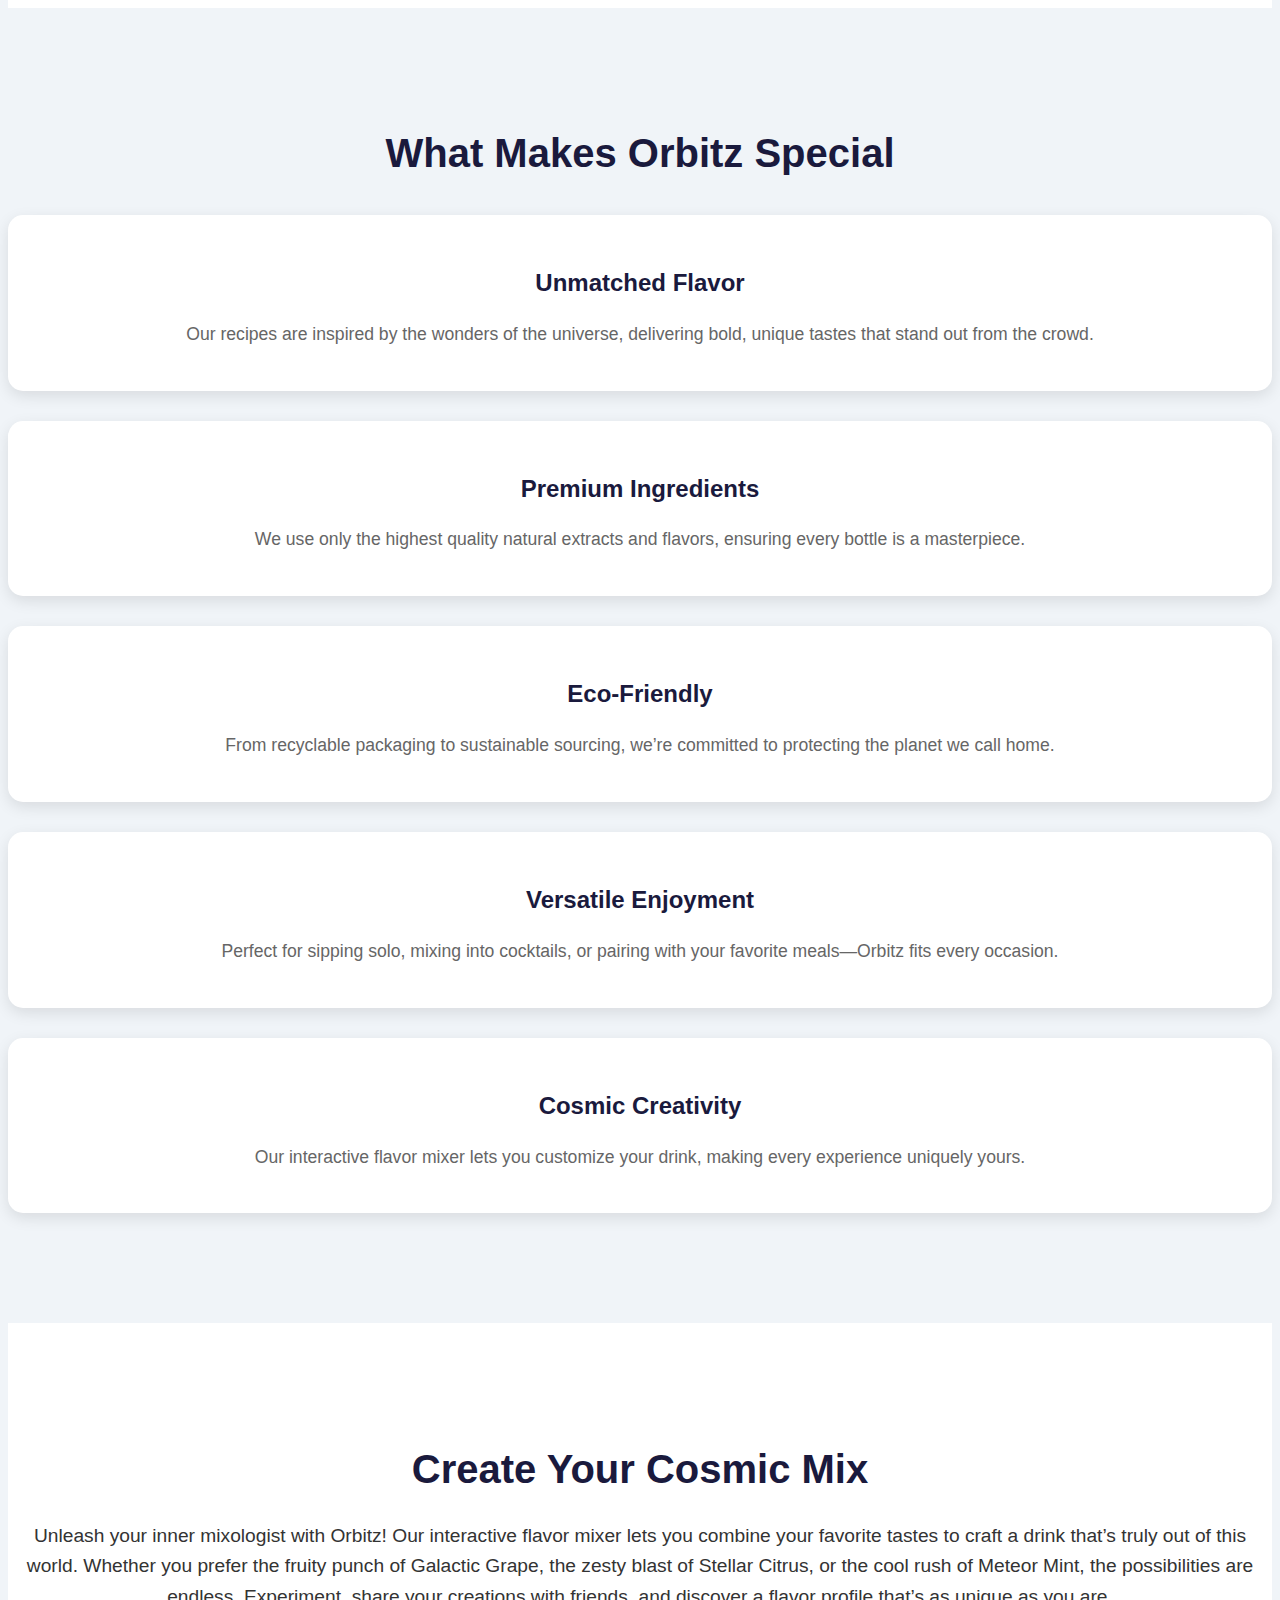
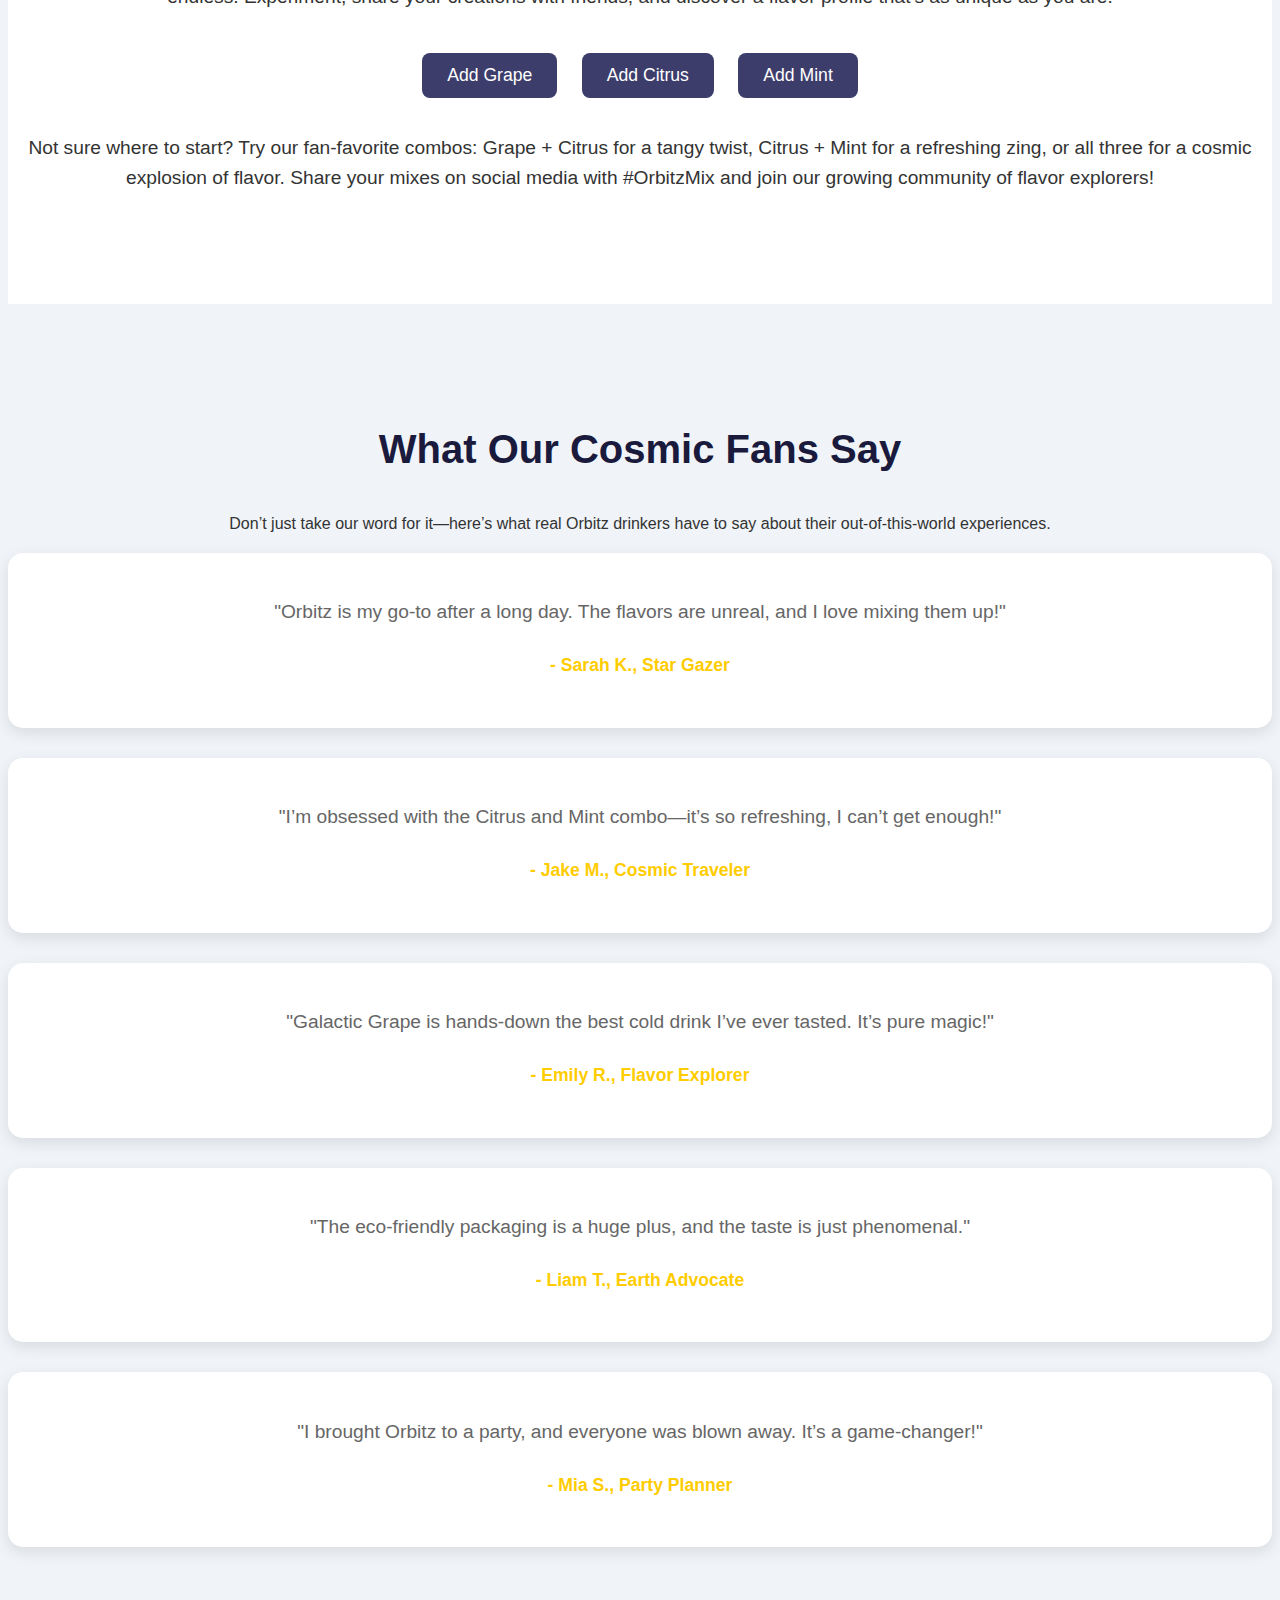
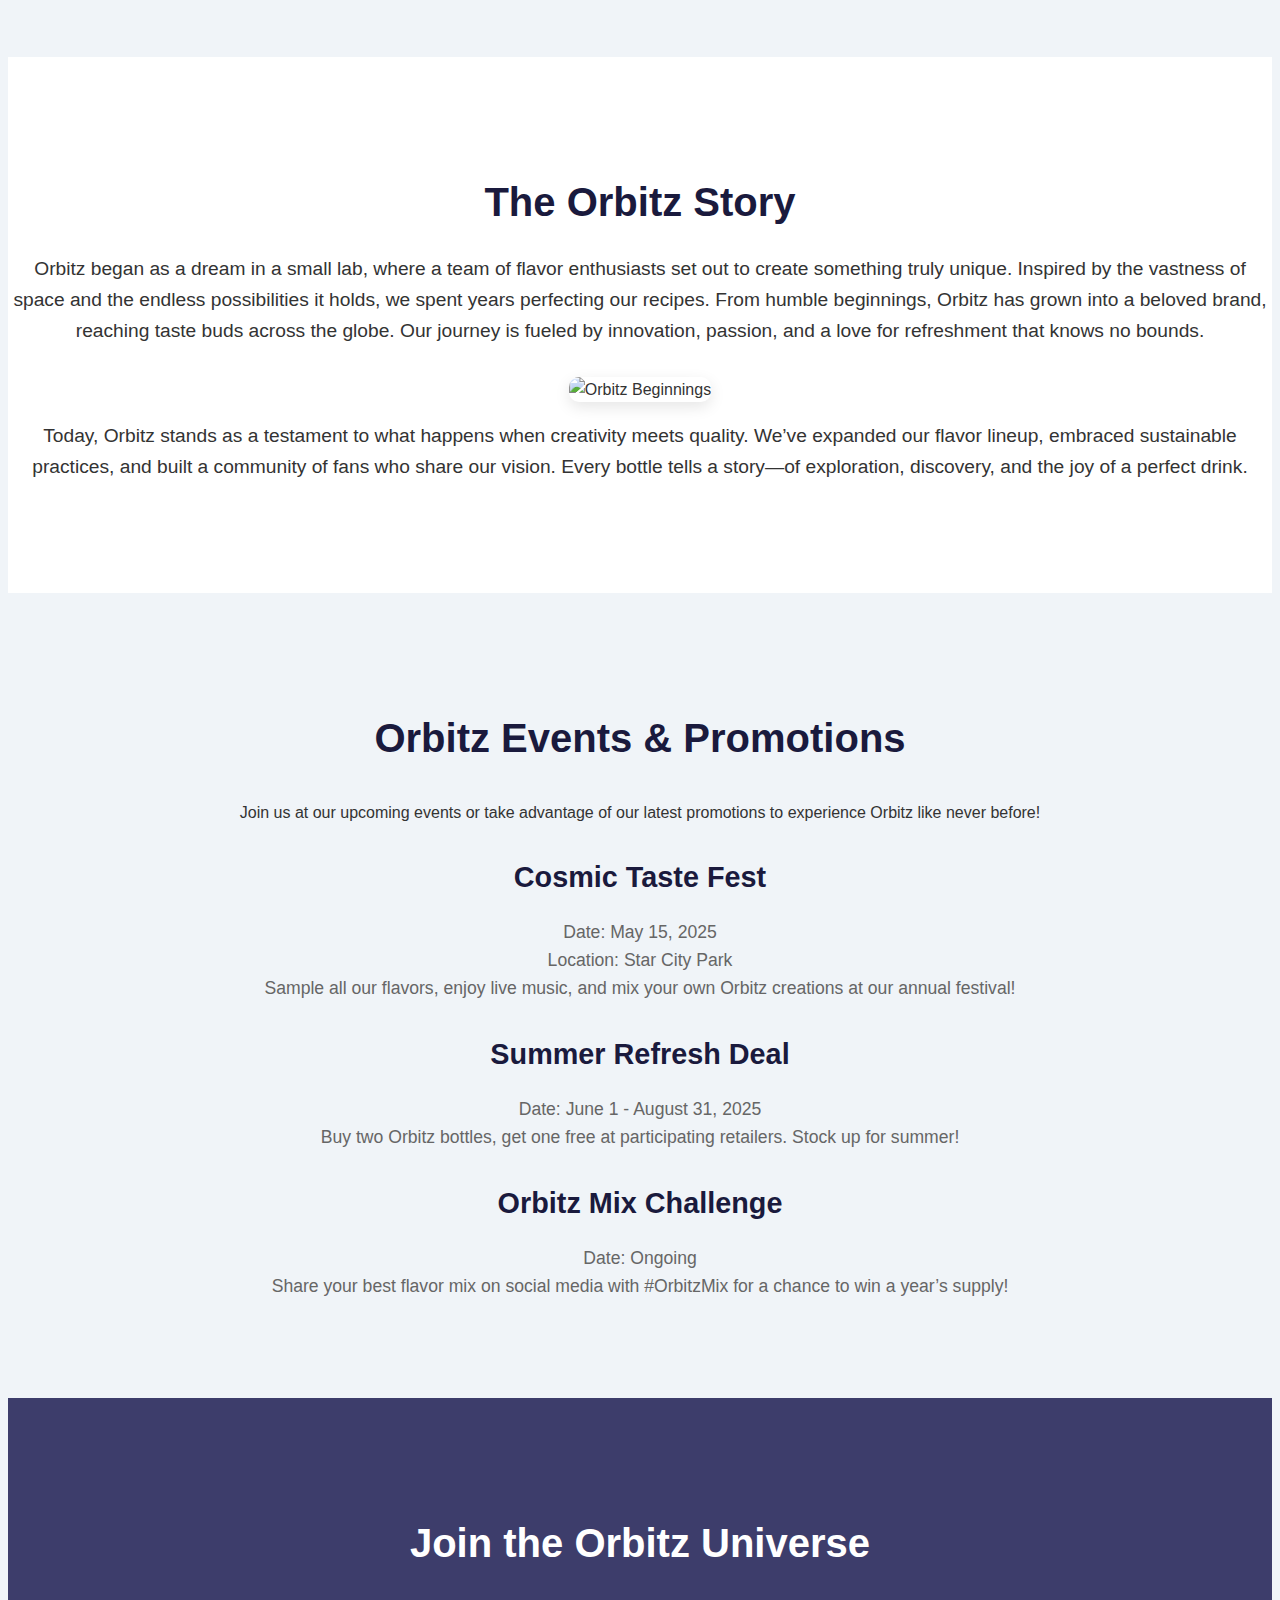
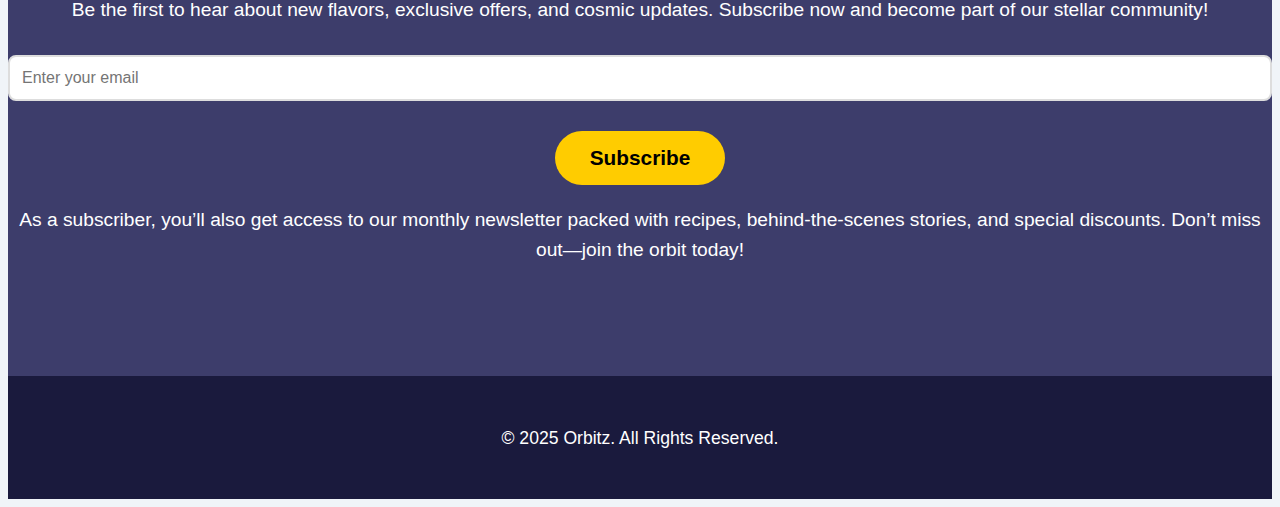
==== commit 6882c8be: "Merge pull request #20 from Daljitsingh05/dev.DS.style" ====
--- a/index.html
+++ b/index.html
@@ -4,8 +4,8 @@
     <meta charset="UTF-8">
     <meta name="viewport" content="width=device-width, initial-scale=1.0">
     <title>Orbitz - Refresh Your Orbit</title>
-    <link rel="stylesheet" href="grid.css">
-    <link rel="stylesheet" href="styles.css">
+    <link rel="stylesheet" href="css/grid.css">
+    <link rel="stylesheet" href="css/styles.css">
 </head>
 <body>
     <header class="header">
@@ -165,6 +165,6 @@
         </div>
     </footer>
 
-    <script src="script.js"></script>
+    <script src="js/script.js"></script>
 </body>
 </html>--- a/css/styles.css
+++ b/css/styles.css
@@ -0,0 +1,768 @@
+body {
+    font-family: 'Poppins', Arial, sans-serif;
+    background-color: #f0f4f8;
+    color: #333;
+    line-height: 1.6;
+}
+
+h1, h2, h3, h4 {
+    color: #1a1a3d;
+    font-weight: 700;
+}
+
+/* Header */
+.header {
+    background: linear-gradient(90deg, #1a1a3d, #3d3d6b);
+    color: white;
+    padding: 20px 0;
+    position: sticky;
+    top: 0;
+    z-index: 100;
+    box-shadow: 0 2px 10px rgba(0, 0, 0, 0.1);
+}
+
+.navbar {
+    display: flex;
+    justify-content: space-between;
+    align-items: center;
+}
+
+.logo {
+    font-size: 2.5em;
+    font-weight: 800;
+    letter-spacing: 2px;
+}
+
+.nav-links {
+    list-style: none;
+    display: flex;
+    gap: 25px;
+    margin: 0;
+    padding: 0;
+}
+
+.nav-links a {
+    color: white;
+    text-decoration: none;
+    font-weight: 600;
+    font-size: 1.1em;
+    transition: color 0.3s;
+}
+
+.nav-links a:hover {
+    color: #ffcc00;
+}
+
+.burger-menu {
+    display: none;
+    flex-direction: column;
+    cursor: pointer;
+}
+
+.burger-menu span {
+    width: 30px;
+    height: 4px;
+    background-color: white;
+    margin: 3px 0;
+    transition: 0.3s;
+}
+
+/* Hero Section */
+.hero {
+    background: url('cosmic-bg.jpg') no-repeat center/cover;
+    min-height: 85vh;
+    display: flex;
+    align-items: center;
+    text-align: center;
+    padding: 40px 0;
+}
+
+.hero-text h1 {
+    font-size: 4em;
+    animation: fadeIn 2s ease-in;
+    text-shadow: 2px 2px 5px rgba(0, 0, 0, 0.3);
+}
+
+.hero-text p {
+    font-size: 1.5em;
+    margin: 25px 0;
+    color: #fff;
+    text-shadow: 1px 1px 3px rgba(0, 0, 0, 0.2);
+}
+
+.cta-btn {
+    padding: 15px 35px;
+    background-color: #ffcc00;
+    border: none;
+    border-radius: 30px;
+    font-size: 1.3em;
+    font-weight: 600;
+    cursor: pointer;
+    transition: transform 0.3s, background-color 0.3s;
+}
+
+.cta-btn:hover {
+    transform: scale(1.05);
+    background-color: #e6b800;
+}
+
+.hero-img img {
+    animation: bounce 3s infinite;
+    border-radius: 15px;
+    box-shadow: 0 5px 15px rgba(0, 0, 0, 0.2);
+}
+
+/* Intro Section */
+.intro {
+    padding: 80px 0;
+    text-align: center;
+    background-color: #fff;
+}
+
+.intro h2 {
+    font-size: 2.5em;
+    margin-bottom: 20px;
+}
+
+.intro p {
+    font-size: 1.2em;
+    margin-bottom: 30px;
+}
+
+.intro-img img {
+    border-radius: 10px;
+    box-shadow: 0 5px 15px rgba(0, 0, 0, 0.1);
+}
+
+/* Features Section */
+.features {
+    padding: 80px 0;
+    text-align: center;
+    background-color: #f0f4f8;
+}
+
+.features h2 {
+    font-size: 2.5em;
+    margin-bottom: 30px;
+}
+
+.feature {
+    background: #fff;
+    padding: 25px;
+    border-radius: 15px;
+    box-shadow: 0 5px 15px rgba(0, 0, 0, 0.1);
+    margin-bottom: 30px;
+}
+
+.feature h3 {
+    font-size: 1.5em;
+    margin-bottom: 10px;
+}
+
+.feature p {
+    font-size: 1.1em;
+    color: #666;
+}
+
+/* Products Section */
+.products {
+    padding: 80px 0;
+    text-align: center;
+    background-color: #fff;
+}
+
+.product-card {
+    background: #f9f9f9;
+    padding: 25px;
+    border-radius: 15px;
+    box-shadow: 0 5px 15px rgba(0, 0, 0, 0.1);
+    margin-bottom: 30px;
+    transition: transform 0.3s;
+}
+
+.product-card:hover {
+    transform: translateY(-10px);
+}
+
+.product-card img {
+    animation: spin 10s infinite linear;
+    margin-bottom: 15px;
+}
+
+.product-card h3 {
+    font-size: 1.5em;
+    margin-bottom: 10px;
+}
+
+.product-card p {
+    font-size: 1.1em;
+    color: #666;
+}
+
+/* Flavor Details Section */
+.flavor-details {
+    padding: 80px 0;
+    background-color: #f0f4f8;
+    text-align: center;
+}
+
+.flavor-details h2 {
+    font-size: 2.5em;
+    margin-bottom: 30px;
+}
+
+.detail h3 {
+    font-size: 1.8em;
+    margin-bottom: 15px;
+}
+
+.detail p {
+    font-size: 1.1em;
+    color: #666;
+}
+
+.detail-img img {
+    border-radius: 10px;
+    box-shadow: 0 5px 15px rgba(0, 0, 0, 0.1);
+}
+
+/* Pairings Section */
+.pairings {
+    padding: 80px 0;
+    text-align: center;
+    background-color: #fff;
+}
+
+.pairings h2 {
+    font-size: 2.5em;
+    margin-bottom: 20px;
+}
+
+.pairings p {
+    font-size: 1.2em;
+    margin-bottom: 30px;
+}
+
+.pairing h3 {
+    font-size: 1.5em;
+    margin-bottom: 10px;
+}
+
+.pairing p {
+    font-size: 1.1em;
+    color: #666;
+}
+
+/* Recipes Section */
+.recipes {
+    padding: 80px 0;
+    text-align: center;
+    background-color: #f0f4f8;
+}
+
+.recipes h2 {
+    font-size: 2.5em;
+    margin-bottom: 30px;
+}
+
+.recipe h3 {
+    font-size: 1.8em;
+    margin-bottom: 15px;
+}
+
+.recipe p {
+    font-size: 1.1em;
+    color: #666;
+}
+
+.recipe-img img {
+    border-radius: 10px;
+    box-shadow: 0 5px 15px rgba(0, 0, 0, 0.1);
+}
+
+/* Flavor Facts Section */
+.flavor-facts {
+    padding: 80px 0;
+    text-align: center;
+    background-color: #fff;
+}
+
+.flavor-facts h2 {
+    font-size: 2.5em;
+    margin-bottom: 30px;
+}
+
+.fact h3 {
+    font-size: 1.5em;
+    margin-bottom: 10px;
+}
+
+.fact p {
+    font-size: 1.1em;
+    color: #666;
+}
+
+/* About Section */
+.about {
+    background-color: #1a1a3d;
+    color: white;
+    padding: 80px 0;
+    text-align: center;
+}
+
+.about h2 {
+    color: #fff;
+    font-size: 2.5em;
+    margin-bottom: 20px;
+}
+
+.about p {
+    font-size: 1.2em;
+    margin-bottom: 30px;
+}
+
+.about img {
+    margin: 20px 0;
+    border-radius: 10px;
+    box-shadow: 0 5px 15px rgba(0, 0, 0, 0.3);
+}
+
+/* Mission Section */
+.mission {
+    padding: 80px 0;
+    text-align: center;
+    background-color: #fff;
+}
+
+.mission h2 {
+    font-size: 2.5em;
+    margin-bottom: 20px;
+}
+
+.mission p {
+    font-size: 1.2em;
+    margin-bottom: 30px;
+}
+
+.mission-img img {
+    border-radius: 10px;
+    box-shadow: 0 5px 15px rgba(0, 0, 0, 0.1);
+}
+
+/* Vision Section */
+.vision {
+    padding: 80px 0;
+    text-align: center;
+    background-color: #f0f4f8;
+}
+
+.vision h2 {
+    font-size: 2.5em;
+    margin-bottom: 20px;
+}
+
+.vision p {
+    font-size: 1.2em;
+    margin-bottom: 30px;
+}
+
+.vision-img img {
+    border-radius: 10px;
+    box-shadow: 0 5px 15px rgba(0, 0, 0, 0.1);
+}
+
+/* Team Section */
+.team {
+    padding: 80px 0;
+    text-align: center;
+    background-color: #fff;
+}
+
+.team h2 {
+    font-size: 2.5em;
+    margin-bottom: 30px;
+}
+
+.team-member {
+    background: #f9f9f9;
+    padding: 25px;
+    border-radius: 15px;
+    box-shadow: 0 5px 15px rgba(0, 0, 0, 0.1);
+    margin-bottom: 30px;
+}
+
+.team-member img {
+    animation: spin 10s infinite linear;
+    margin-bottom: 15px;
+    border-radius: 50%;
+}
+
+.team-member h3 {
+    font-size: 1.5em;
+    margin-bottom: 10px;
+}
+
+.team-member p {
+    font-size: 1.1em;
+    color: #666;
+}
+
+/* Milestones Section */
+.milestones {
+    padding: 80px 0;
+    text-align: center;
+    background-color: #f0f4f8;
+}
+
+.milestones h2 {
+    font-size: 2.5em;
+    margin-bottom: 30px;
+}
+
+.milestone h3 {
+    font-size: 1.8em;
+    margin-bottom: 15px;
+}
+
+.milestone p {
+    font-size: 1.1em;
+    color: #666;
+}
+
+.milestone-img img {
+    border-radius: 10px;
+    box-shadow: 0 5px 15px rgba(0, 0, 0, 0.1);
+}
+
+/* Values Section */
+.values {
+    padding: 80px 0;
+    text-align: center;
+    background-color: #fff;
+}
+
+.values h2 {
+    font-size: 2.5em;
+    margin-bottom: 30px;
+}
+
+.value h3 {
+    font-size: 1.5em;
+    margin-bottom: 10px;
+}
+
+.value p {
+    font-size: 1.1em;
+    color: #666;
+}
+
+/* Contact Section */
+.contact {
+    padding: 80px 0;
+    text-align: center;
+    background-color: #f0f4f8;
+}
+
+.contact h2 {
+    font-size: 2.5em;
+    margin-bottom: 30px;
+}
+
+.contact-form {
+    text-align: left;
+    background: #fff;
+    padding: 30px;
+    border-radius: 15px;
+    box-shadow: 0 5px 15px rgba(0, 0, 0, 0.1);
+}
+
+.contact-form h3, .contact-info h3 {
+    font-size: 1.8em;
+    margin-bottom: 20px;
+    color: #1a1a3d;
+}
+
+.contact-form input,
+.contact-form textarea,
+.cta form input {
+    width: 100%;
+    padding: 12px;
+    margin-bottom: 15px;
+    border: 2px solid #ddd;
+    border-radius: 8px;
+    font-size: 1em;
+    transition: border-color 0.3s;
+}
+
+.contact-form input:focus,
+.contact-form textarea:focus,
+.cta form input:focus {
+    border-color: #ffcc00;
+    outline: none;
+}
+
+.contact-form textarea {
+    resize: vertical;
+}
+
+.contact-info {
+    text-align: left;
+    padding: 30px;
+}
+
+.contact-info a {
+    color: #ffcc00;
+    text-decoration: none;
+}
+
+.contact-info a:hover {
+    text-decoration: underline;
+}
+
+/* Interactive Section */
+.interactive {
+    padding: 80px 0;
+    text-align: center;
+    background-color: #fff;
+}
+
+.interactive h2 {
+    font-size: 2.5em;
+    margin-bottom: 20px;
+}
+
+.interactive p {
+    font-size: 1.2em;
+    margin-bottom: 30px;
+}
+
+.mix-btn {
+    padding: 12px 25px;
+    margin: 10px;
+    background-color: #3d3d6b;
+    color: white;
+    border: none;
+    border-radius: 8px;
+    font-size: 1.1em;
+    cursor: pointer;
+    transition: background-color 0.3s;
+}
+
+.mix-btn:hover {
+    background-color: #ffcc00;
+    color: #1a1a3d;
+}
+
+.mix-result {
+    margin-top: 25px;
+    font-size: 1.5em;
+    color: #ffcc00;
+    font-weight: 600;
+    animation: fadeIn 1s ease-in;
+}
+
+/* Testimonials Section */
+.testimonials {
+    padding: 80px 0;
+    text-align: center;
+    background-color: #f0f4f8;
+}
+
+.testimonials h2 {
+    font-size: 2.5em;
+    margin-bottom: 30px;
+}
+
+.testimonial {
+    background: #fff;
+    padding: 25px;
+    border-radius: 15px;
+    box-shadow: 0 5px 15px rgba(0, 0, 0, 0.1);
+    margin-bottom: 30px;
+}
+
+.testimonial p {
+    font-size: 1.2em;
+    color: #666;
+    margin-bottom: 15px;
+}
+
+.testimonial h4 {
+    font-size: 1.1em;
+    color: #ffcc00;
+}
+
+/* History Section */
+.history {
+    padding: 80px 0;
+    text-align: center;
+    background-color: #fff;
+}
+
+.history h2 {
+    font-size: 2.5em;
+    margin-bottom: 20px;
+}
+
+.history p {
+    font-size: 1.2em;
+    margin-bottom: 30px;
+}
+
+.history-img img {
+    border-radius: 10px;
+    box-shadow: 0 5px 15px rgba(0, 0, 0, 0.1);
+}
+
+/* Events Section */
+.events {
+    padding: 80px 0;
+    text-align: center;
+    background-color: #f0f4f8;
+}
+
+.events h2 {
+    font-size: 2.5em;
+    margin-bottom: 30px;
+}
+
+.event h3 {
+    font-size: 1.8em;
+    margin-bottom: 15px;
+}
+
+.event p {
+    font-size: 1.1em;
+    color: #666;
+}
+
+/* CTA Section */
+.cta {
+    padding: 80px 0;
+    text-align: center;
+    background-color: #3d3d6b;
+    color: white;
+}
+
+.cta h2 {
+    font-size: 2.5em;
+    margin-bottom: 20px;
+    color: #fff;
+}
+
+.cta p {
+    font-size: 1.2em;
+    margin-bottom: 30px;
+}
+
+.cta form {
+    display: flex;
+    gap: 15px;
+    justify-content: center;
+    flex-wrap: wrap;
+}
+
+/* Footer */
+.footer {
+    background-color: #1a1a3d;
+    color: white;
+    text-align: center;
+    padding: 30px 0;
+    font-size: 1.1em;
+}
+
+/* Keyframe Animations */
+@keyframes fadeIn {
+    from { opacity: 0; }
+    to { opacity: 1; }
+}
+
+@keyframes bounce {
+    0%, 20%, 50%, 80%, 100% { transform: translateY(0); }
+    40% { transform: translateY(-30px); }
+    60% { transform: translateY(-15px); }
+}
+
+@keyframes spin {
+    from { transform: rotate(0deg); }
+    to { transform: rotate(360deg); }
+}
+
+/* Responsive Adjustments */
+@media screen and (max-width: 767px) {
+    .burger-menu {
+        display: flex;
+    }
+
+    .nav-links {
+        display: none;
+        flex-direction: column;
+        width: 100%;
+        position: absolute;
+        top: 70px;
+        left: 0;
+        background-color: #1a1a3d;
+        padding: 20px 0;
+    }
+
+    .nav-links.active {
+        display: flex;
+    }
+
+    .hero-text h1 {
+        font-size: 2.5em;
+    }
+
+    .hero-text p {
+        font-size: 1.2em;
+    }
+
+    .hero {
+        min-height: 60vh;
+    }
+
+    .mix-btn {
+        display: block;
+        width: 100%;
+        margin: 10px 0;
+    }
+
+    .mix-result {
+        font-size: 1.2em;
+    }
+
+    .intro, .features, .products, .interactive, .about, .mission, .vision, .team, .contact, .testimonials, .history, .events, .cta, .flavor-details, .pairings, .recipes, .flavor-facts, .milestones, .values {
+        padding: 50px 0;
+    }
+}
+
+@media screen and (max-width: 480px) {
+    .hero-text h1 {
+        font-size: 1.8em;
+    }
+
+    .hero-text p {
+        font-size: 1em;
+    }
+
+    .cta-btn {
+        padding: 10px 20px;
+        font-size: 1em;
+    }
+
+    .product-card h3, .team-member h3, .pairing h3, .feature h3, .recipe h3, .fact h3, .milestone h3, .value h3, .event h3 {
+        font-size: 1.3em;
+    }
+
+    .product-card p, .team-member p, .pairing p, .feature p, .recipe p, .fact p, .milestone p, .value p, .event p {
+        font-size: 1em;
+    }
+
+    .contact-form h3, .contact-info h3 {
+        font-size: 1.5em;
+    }
+
+    .cta form {
+        flex-direction: column;
+    }
+}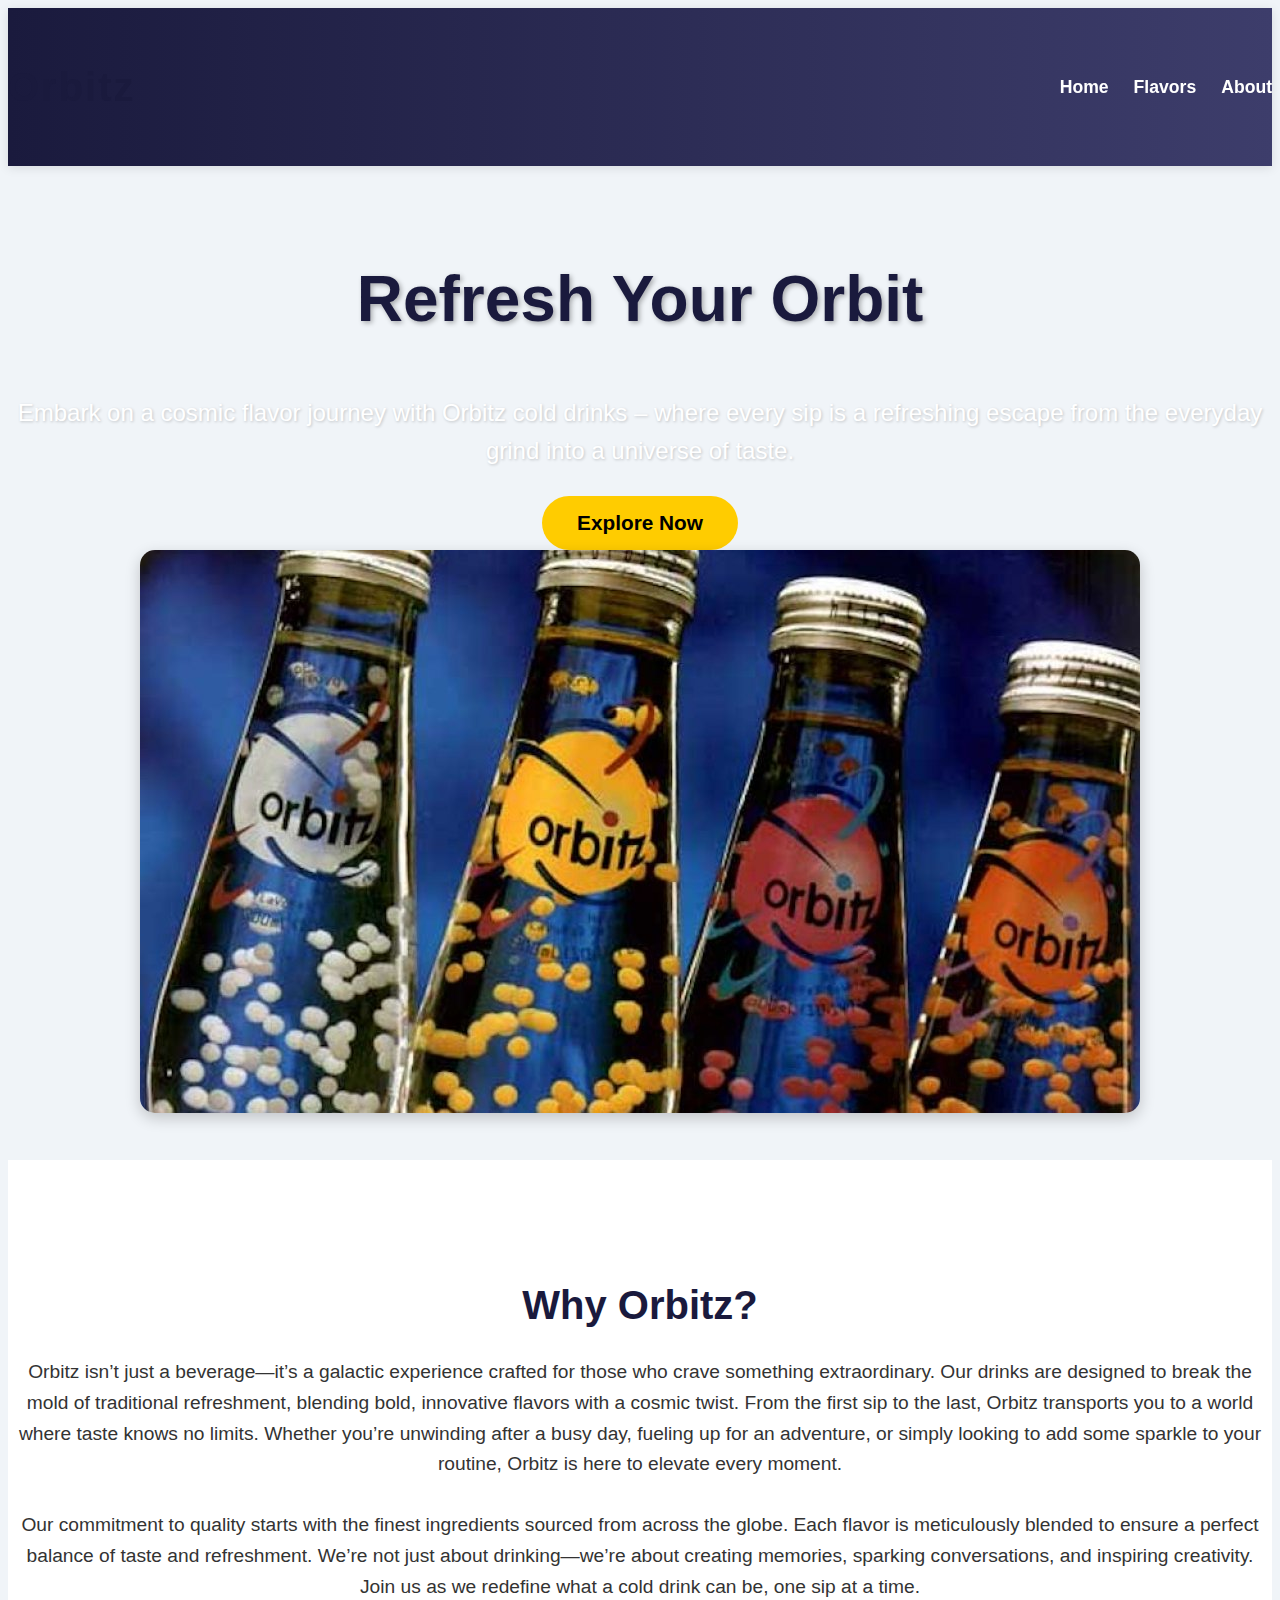
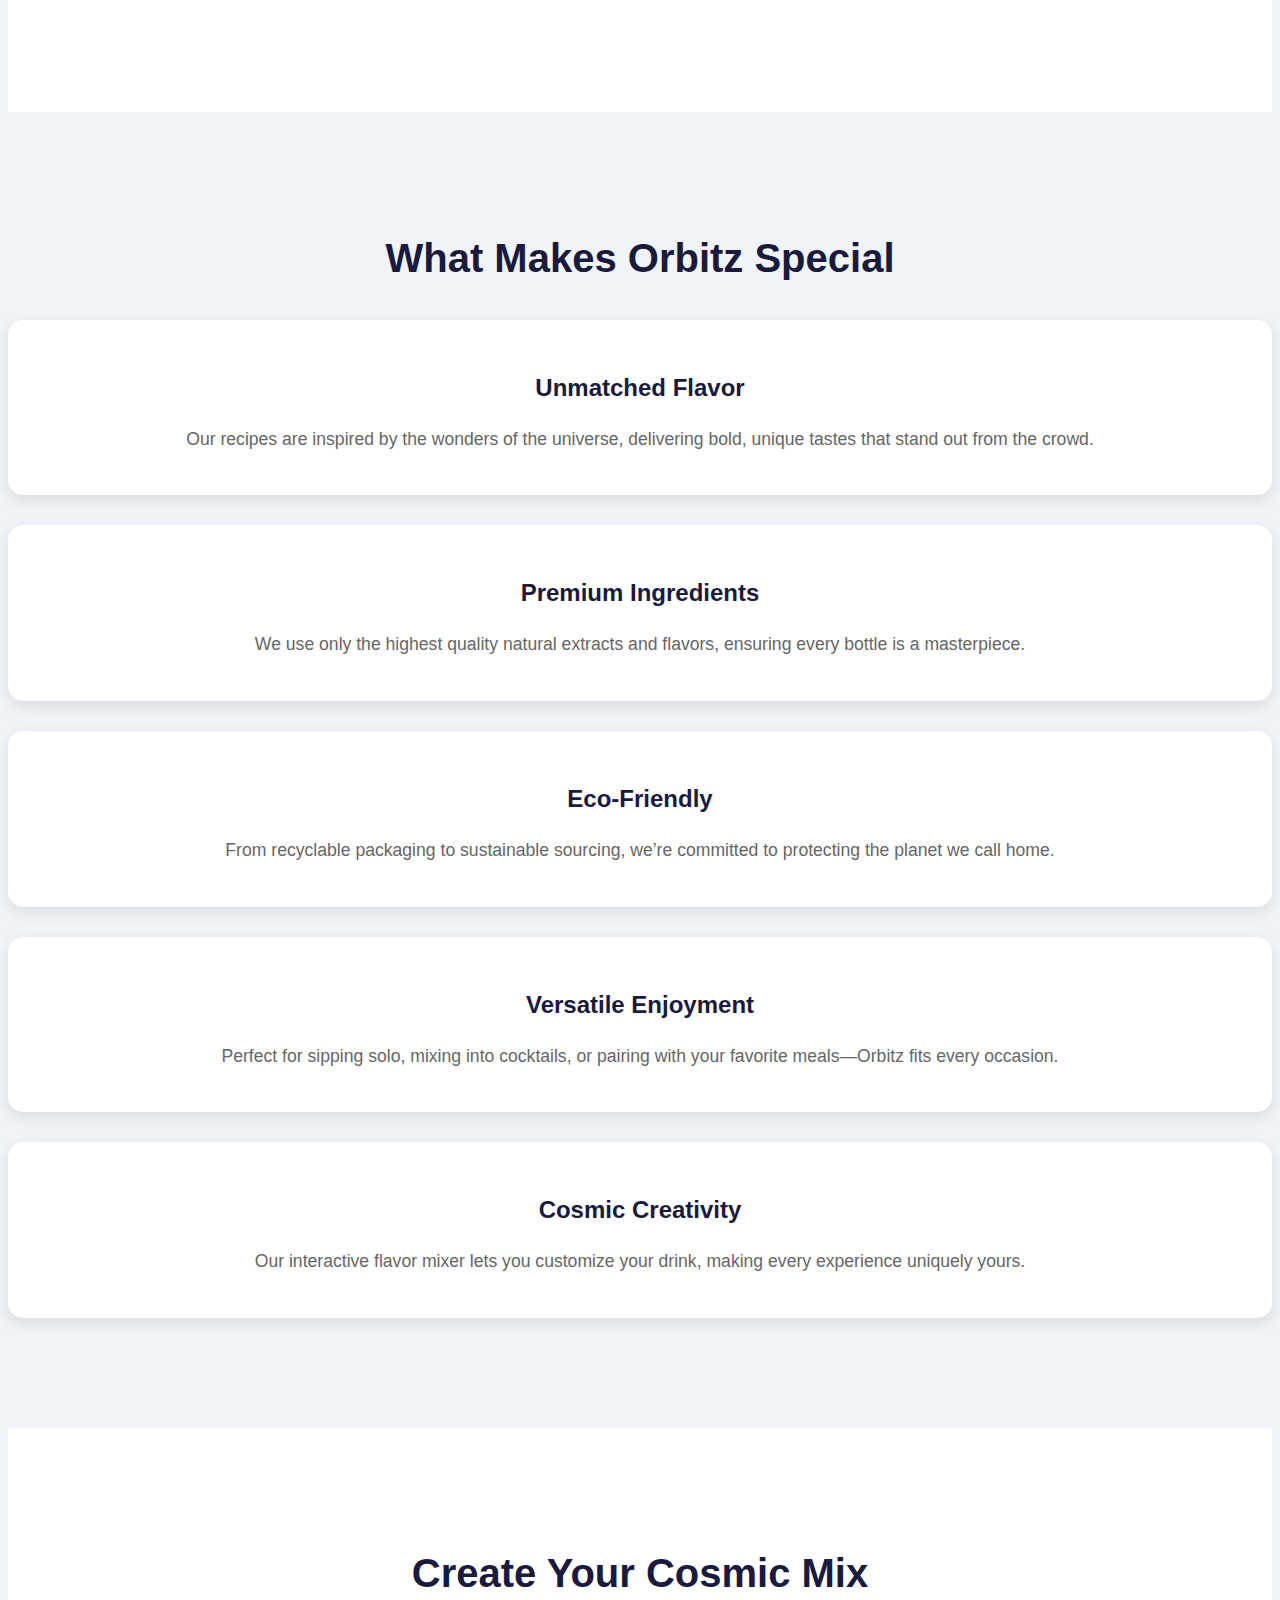
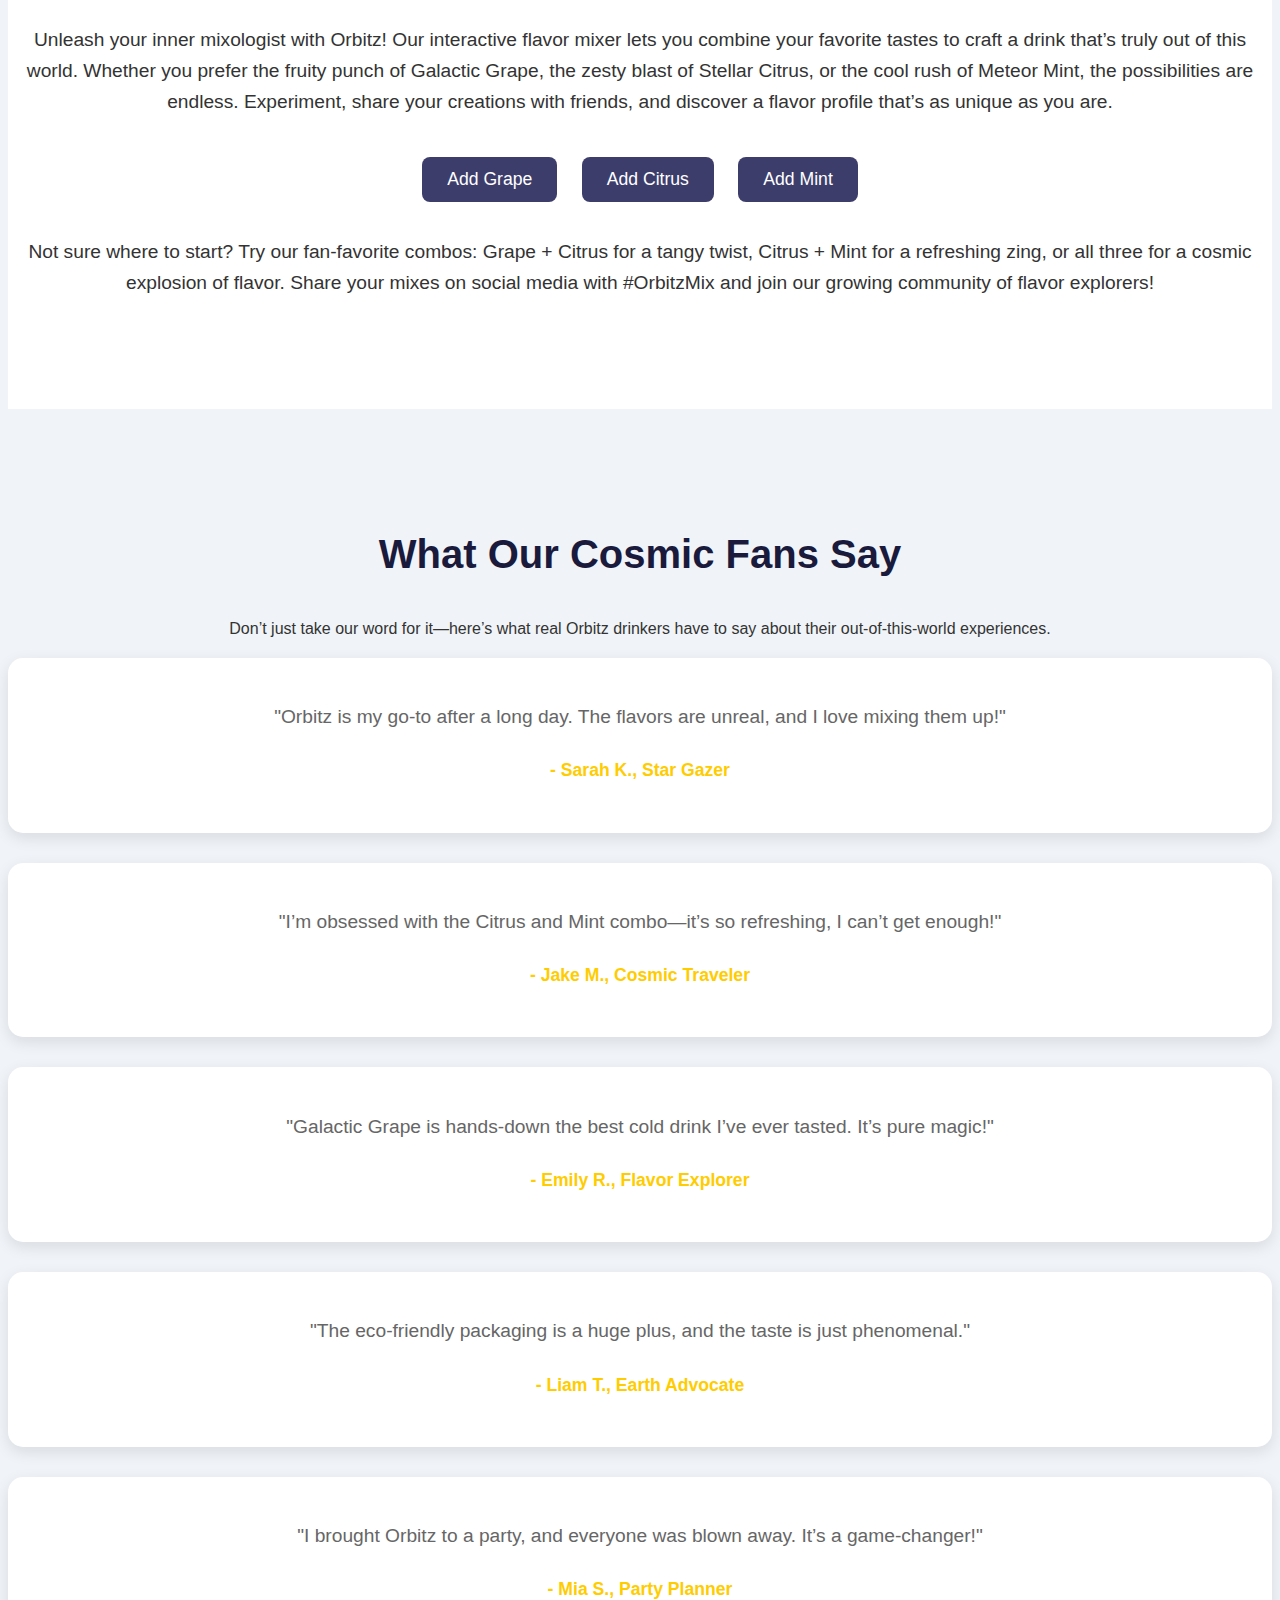
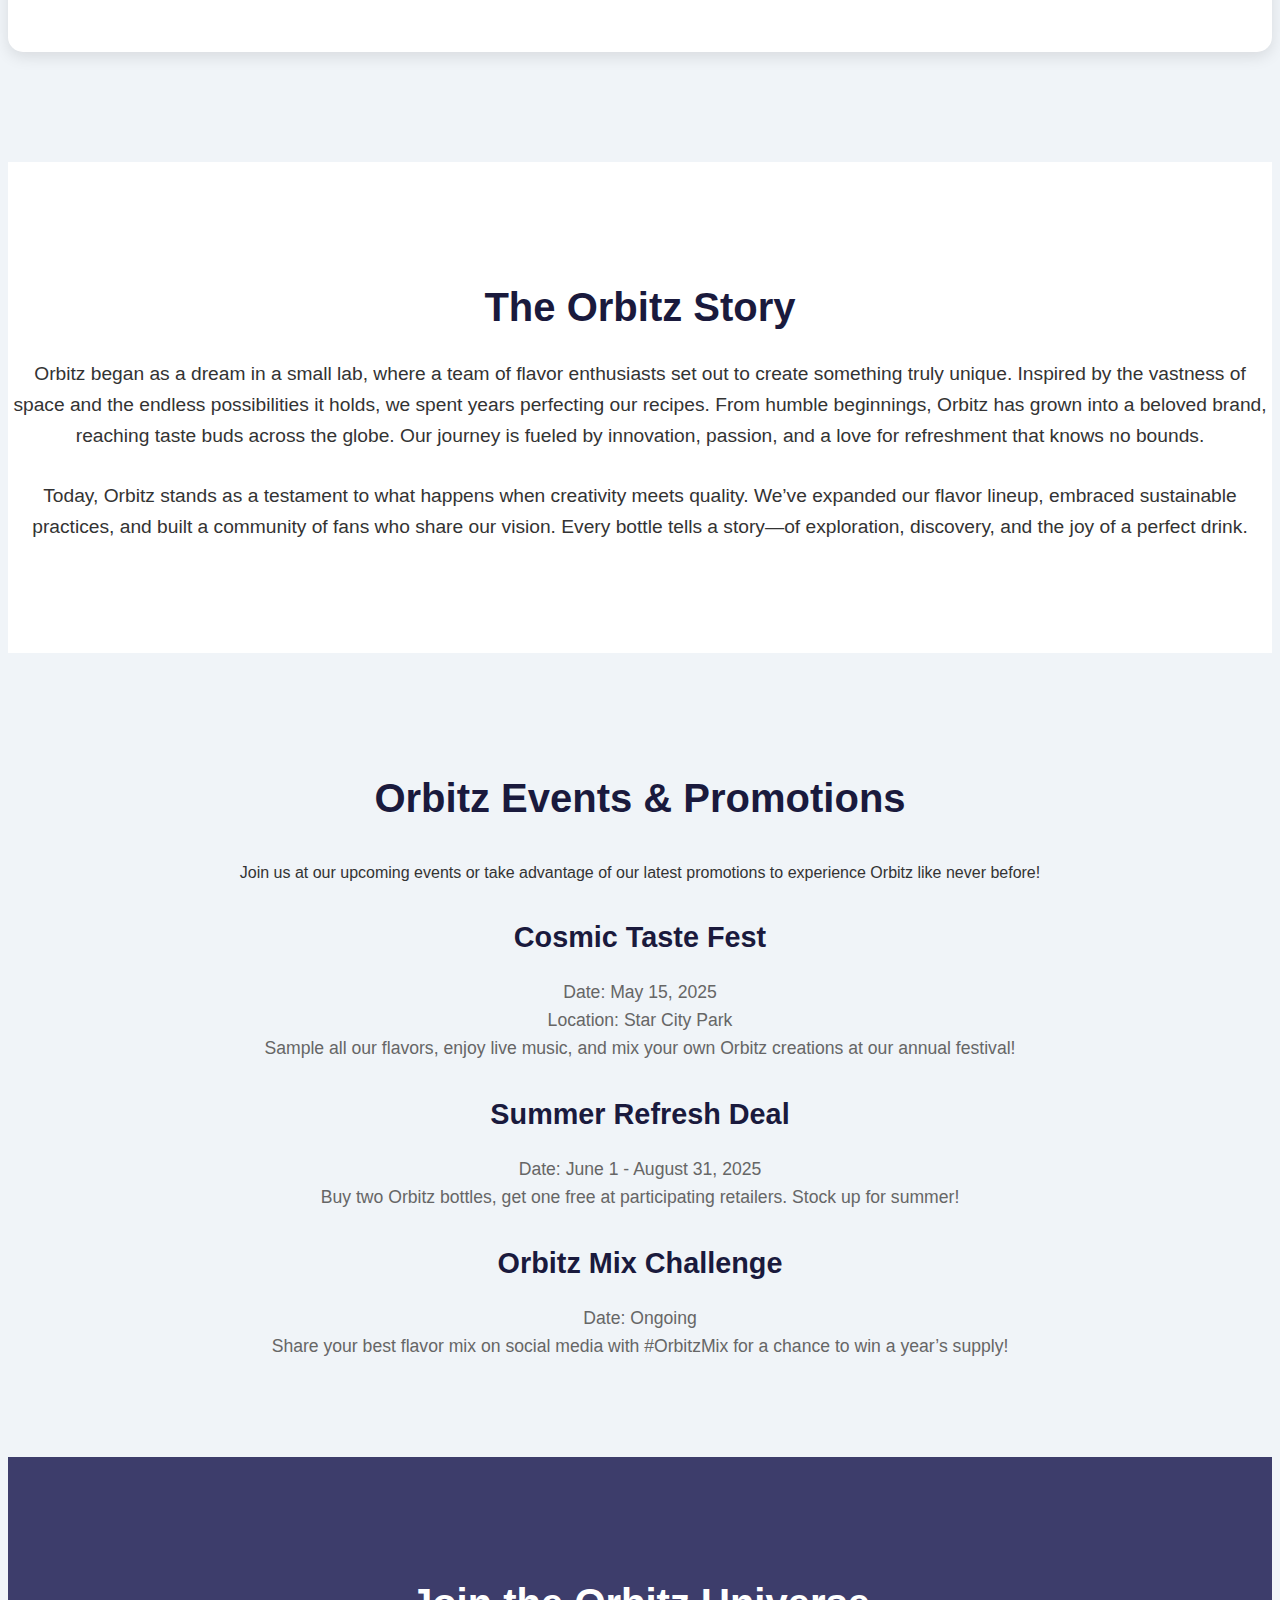
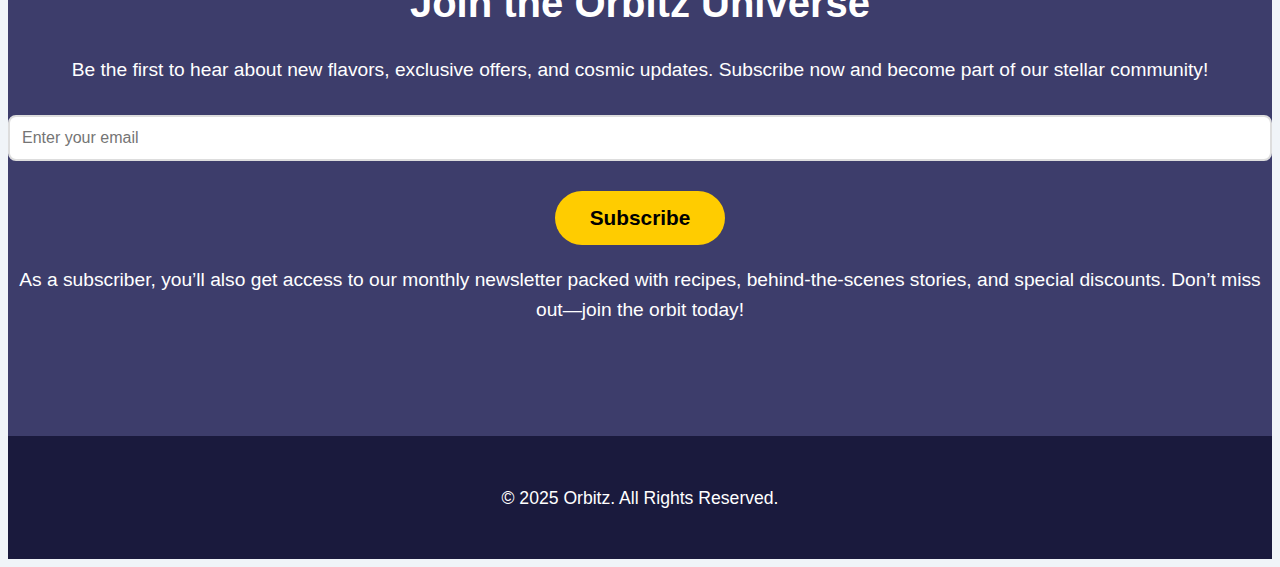
==== commit b3addd0e: "Added images to all the 3 pages" ====
--- a/index.html
+++ b/index.html
@@ -34,7 +34,7 @@
                 <button class="cta-btn">Explore Now</button>
             </div>
             <div class="hero-img col-span-4 m-col-span-6 l-col-span-6">
-                <img src="hero-img.jpg" alt="Orbitz Drink" class="bounce">
+                <img src="images/Drinks.jpg" alt="Orbitz Drink" class="bounce">
             </div>
         </div>
     </section>
@@ -43,9 +43,6 @@
         <div class="grid-con">
             <h2 class="col-span-full m-col-span-full l-col-span-full">Why Orbitz?</h2>
             <p class="col-span-full m-col-span-8 l-col-span-8 m-col-start-3 l-col-start-3">Orbitz isn’t just a beverage—it’s a galactic experience crafted for those who crave something extraordinary. Our drinks are designed to break the mold of traditional refreshment, blending bold, innovative flavors with a cosmic twist. From the first sip to the last, Orbitz transports you to a world where taste knows no limits. Whether you’re unwinding after a busy day, fueling up for an adventure, or simply looking to add some sparkle to your routine, Orbitz is here to elevate every moment.</p>
-            <div class="intro-img col-span-full m-col-span-6 l-col-span-6">
-                <img src="intro-img.jpg" alt="Orbitz Experience" class="fade-in">
-            </div>
             <p class="col-span-full m-col-span-8 l-col-span-8 m-col-start-3 l-col-start-3">Our commitment to quality starts with the finest ingredients sourced from across the globe. Each flavor is meticulously blended to ensure a perfect balance of taste and refreshment. We’re not just about drinking—we’re about creating memories, sparking conversations, and inspiring creativity. Join us as we redefine what a cold drink can be, one sip at a time.</p>
         </div>
     </section>
@@ -121,9 +118,6 @@
         <div class="grid-con">
             <h2 class="col-span-full m-col-span-full l-col-span-full">The Orbitz Story</h2>
             <p class="col-span-full m-col-span-8 l-col-span-8 m-col-start-3 l-col-start-3">Orbitz began as a dream in a small lab, where a team of flavor enthusiasts set out to create something truly unique. Inspired by the vastness of space and the endless possibilities it holds, we spent years perfecting our recipes. From humble beginnings, Orbitz has grown into a beloved brand, reaching taste buds across the globe. Our journey is fueled by innovation, passion, and a love for refreshment that knows no bounds.</p>
-            <div class="history-img col-span-full m-col-span-6 l-col-span-6">
-                <img src="history-img.jpg" alt="Orbitz Beginnings" class="fade-in">
-            </div>
             <p class="col-span-full m-col-span-8 l-col-span-8 m-col-start-3 l-col-start-3">Today, Orbitz stands as a testament to what happens when creativity meets quality. We’ve expanded our flavor lineup, embraced sustainable practices, and built a community of fans who share our vision. Every bottle tells a story—of exploration, discovery, and the joy of a perfect drink.</p>
         </div>
     </section>
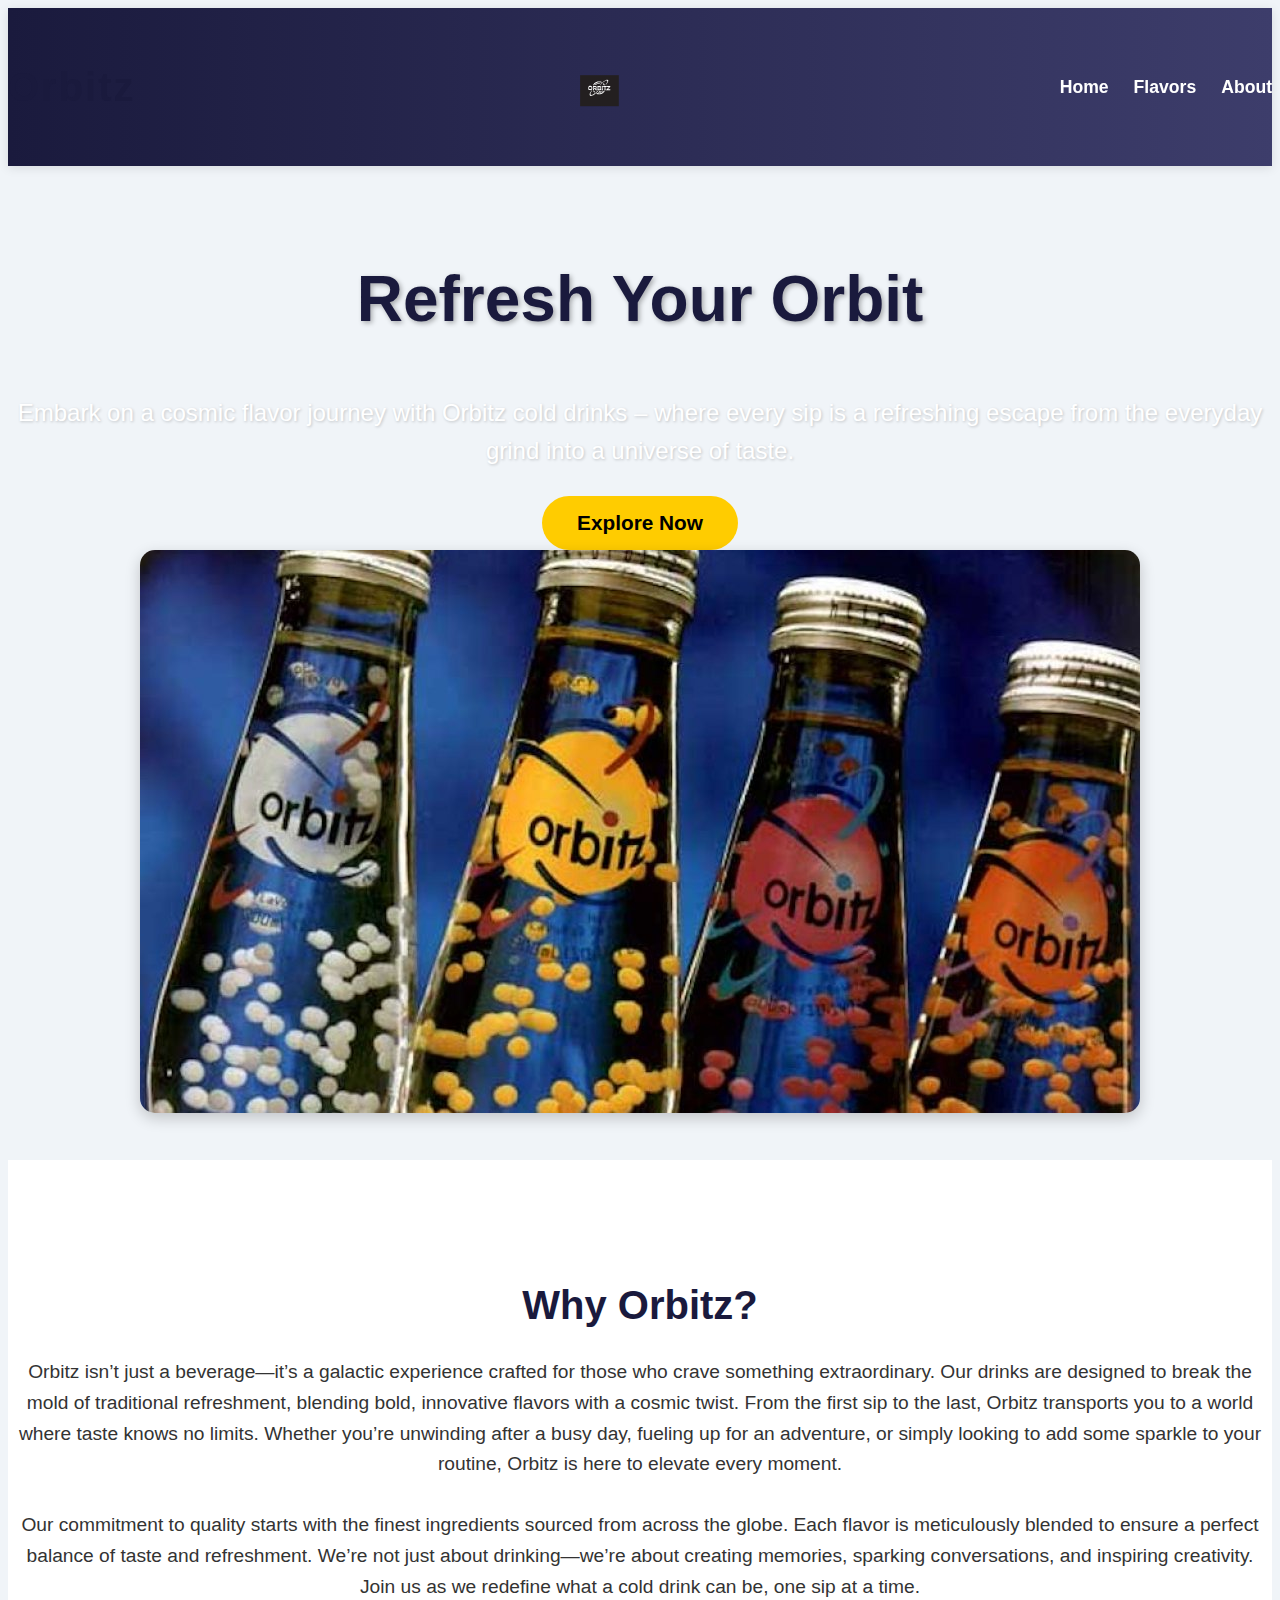
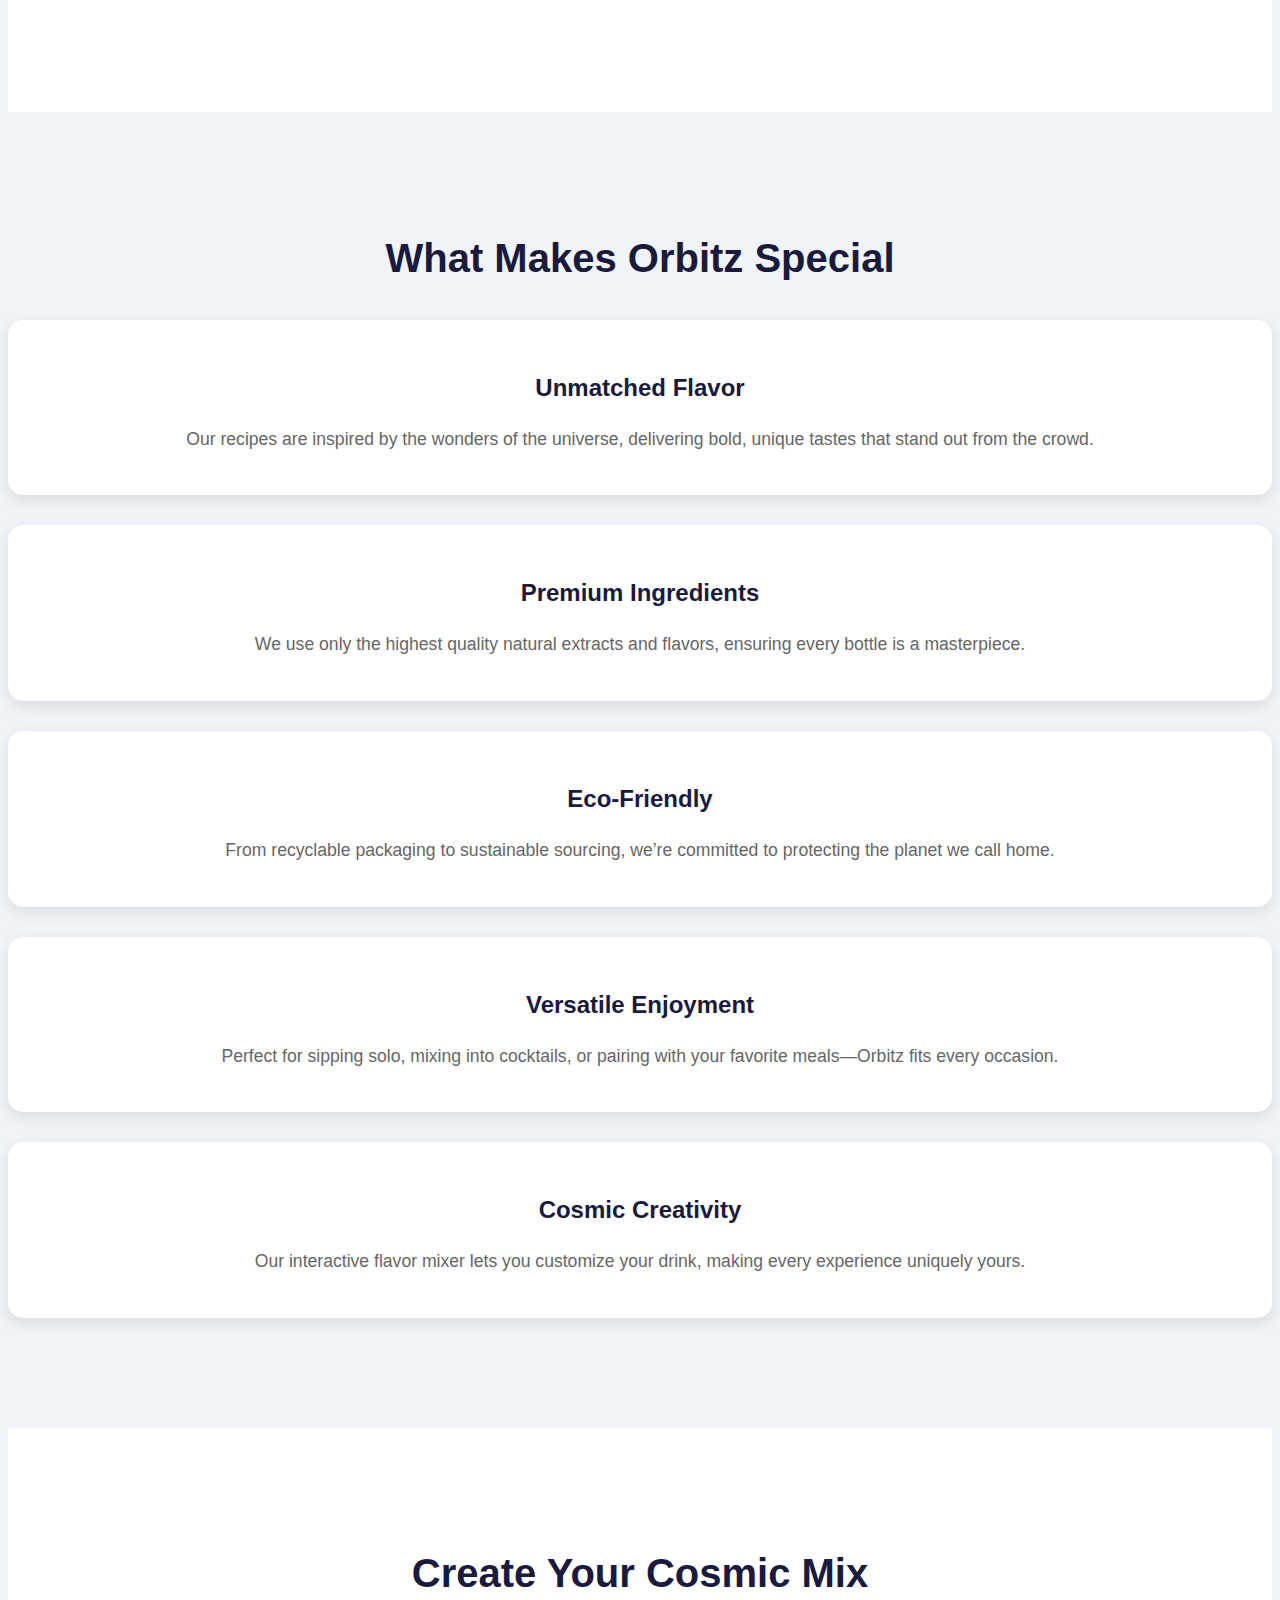
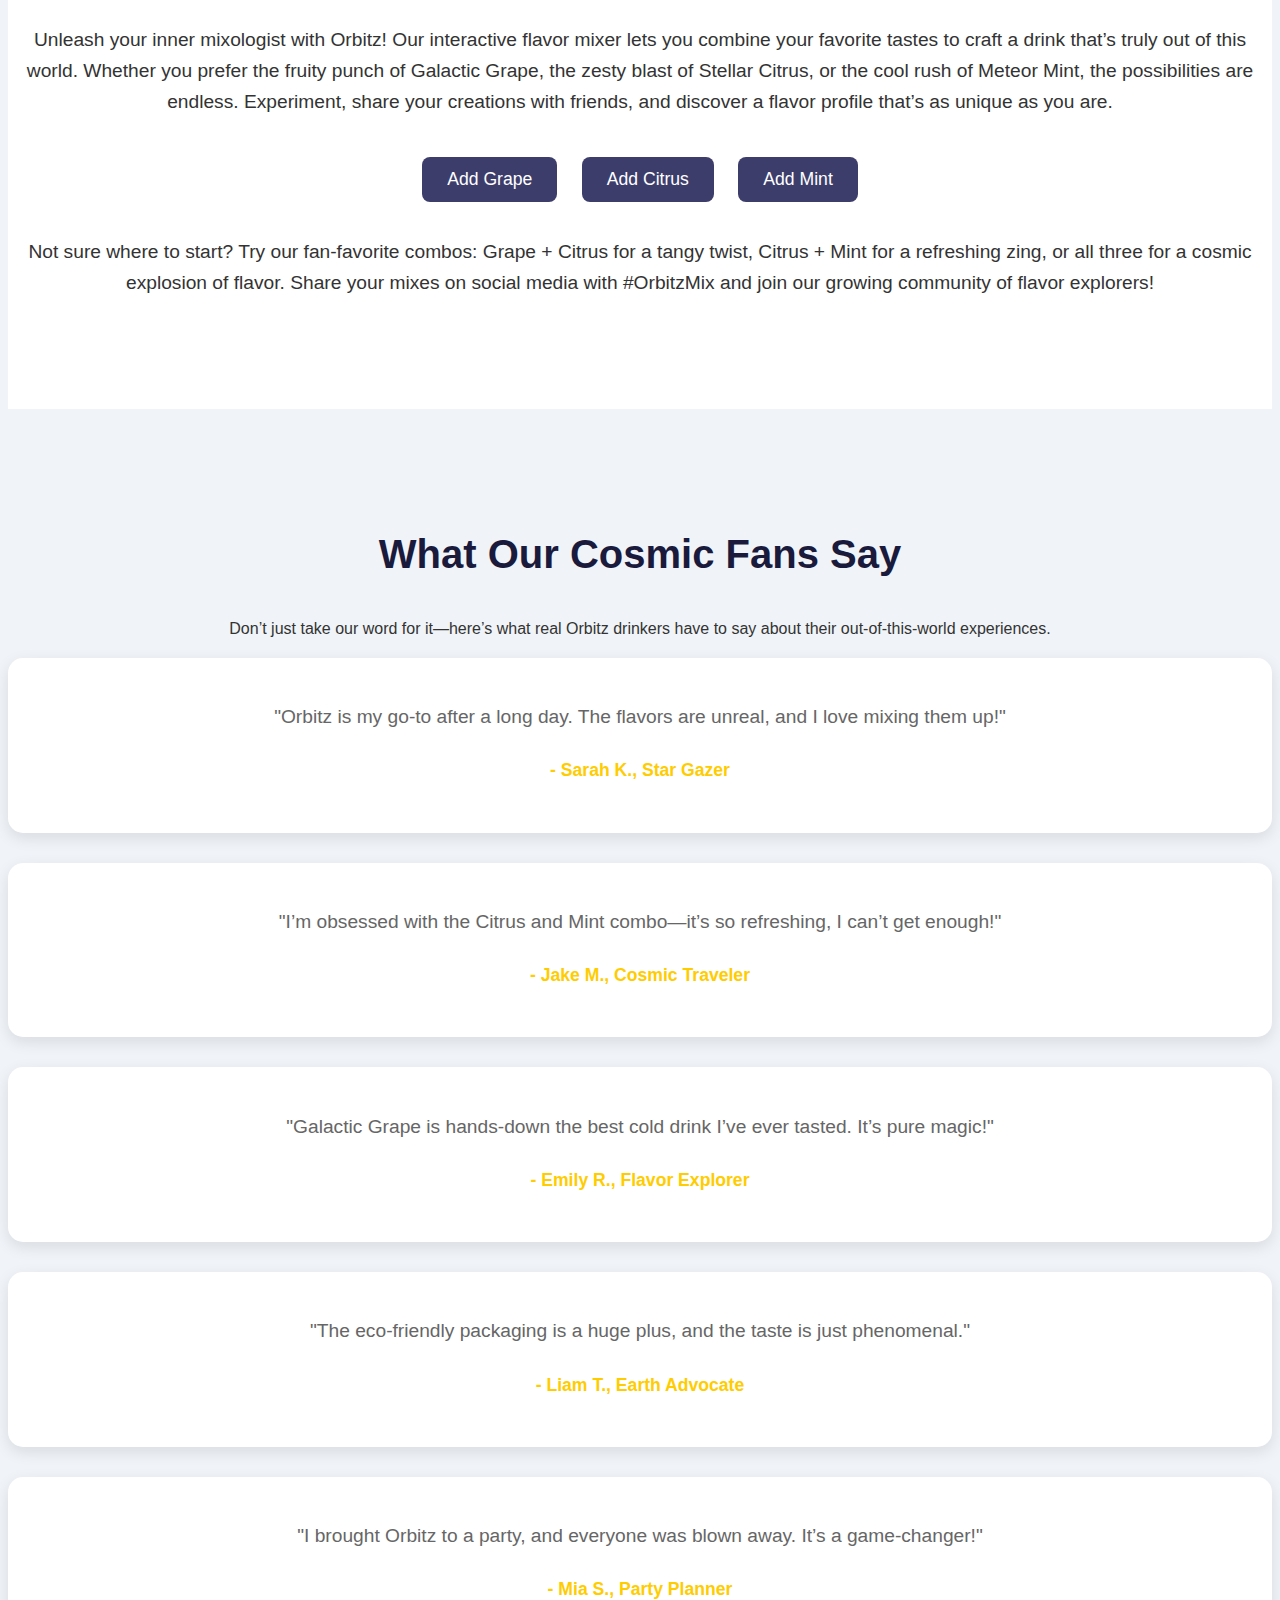
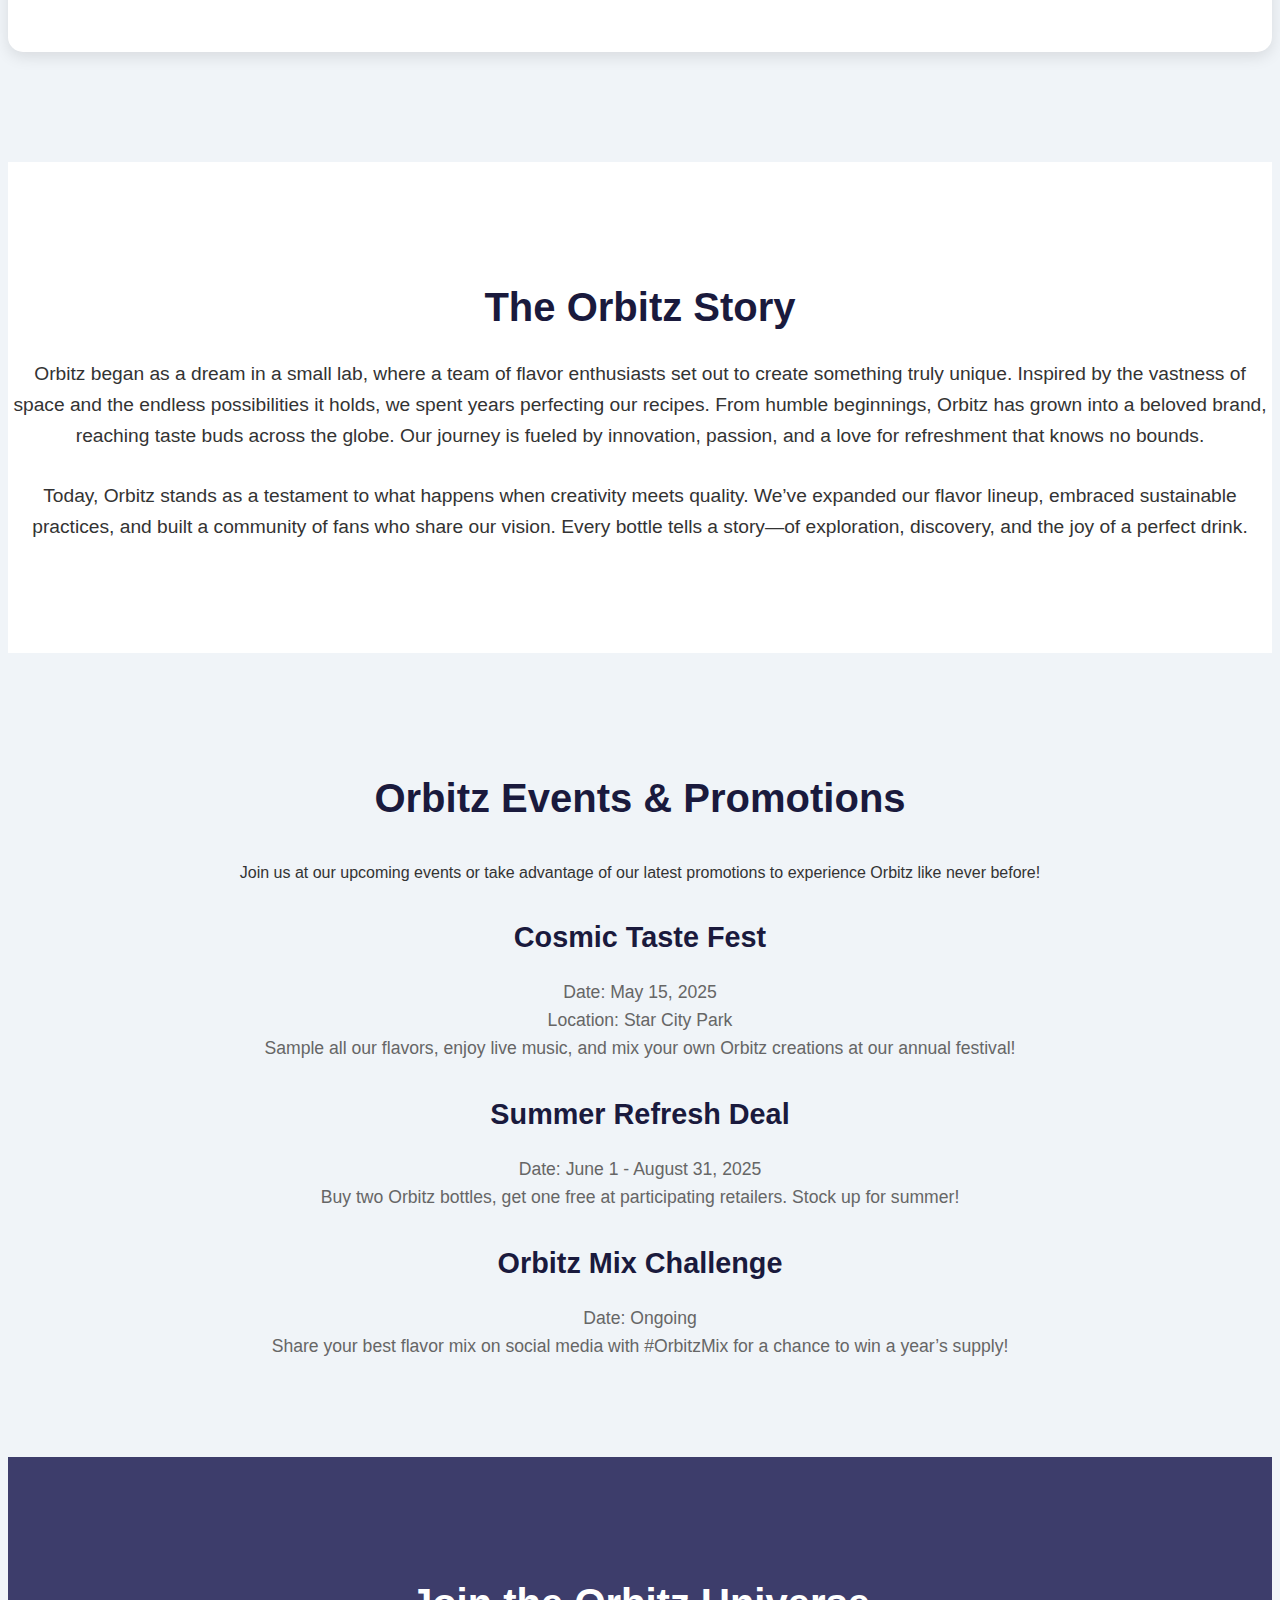
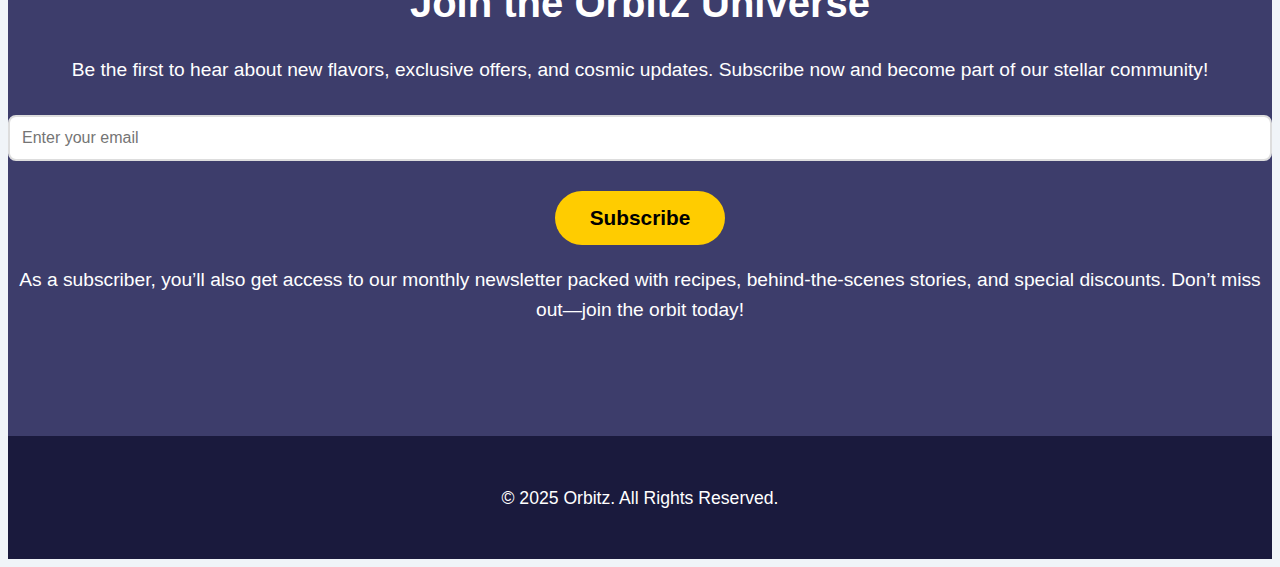
==== commit 26cf74c6: "Added the Orbitz logo to the header" ====
--- a/index.html
+++ b/index.html
@@ -12,6 +12,7 @@
         <div class="grid-con">
             <nav class="navbar col-span-full m-col-span-full l-col-span-full">
                 <h1 class="logo">Orbitz</h1>
+                <img src="images/FIP LOGO 1.svg" alt="Logo" width="50" height="50">
                 <div class="burger-menu" id="burger-menu">
                     <span></span>
                     <span></span>
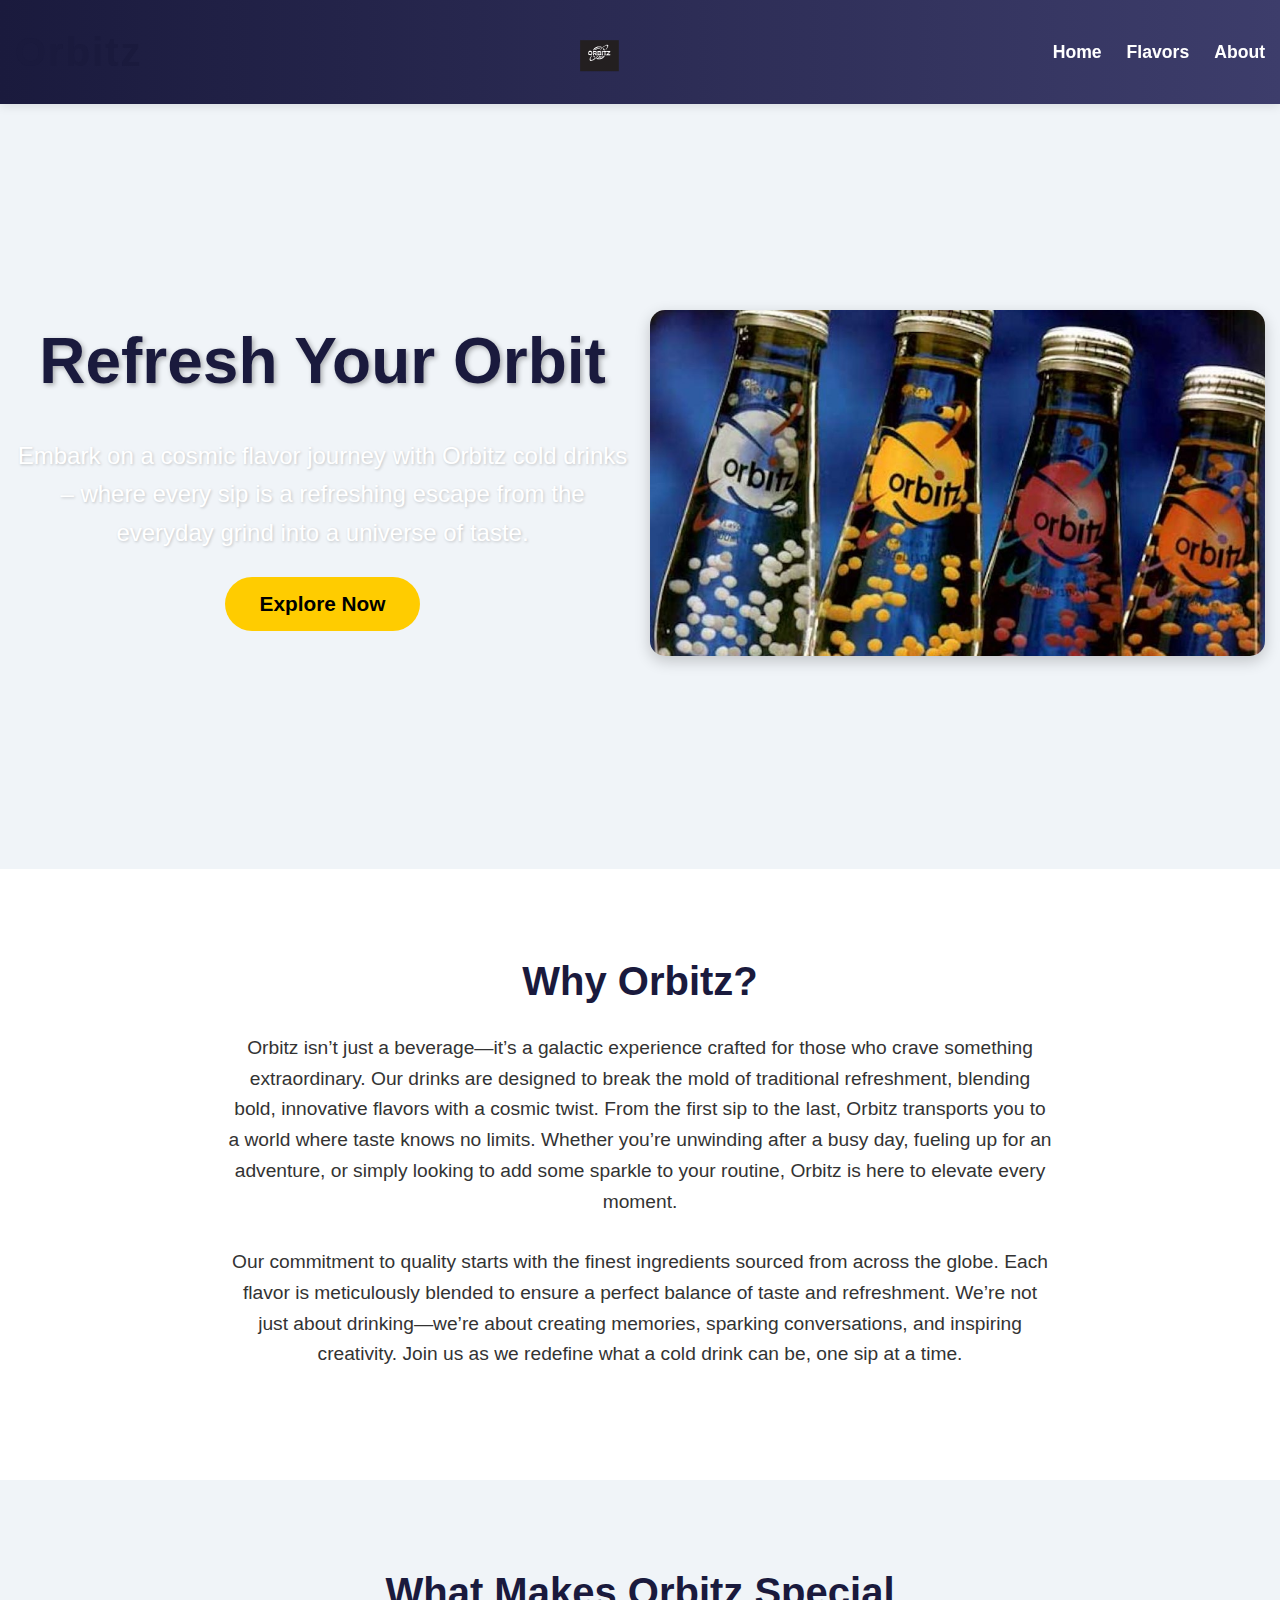
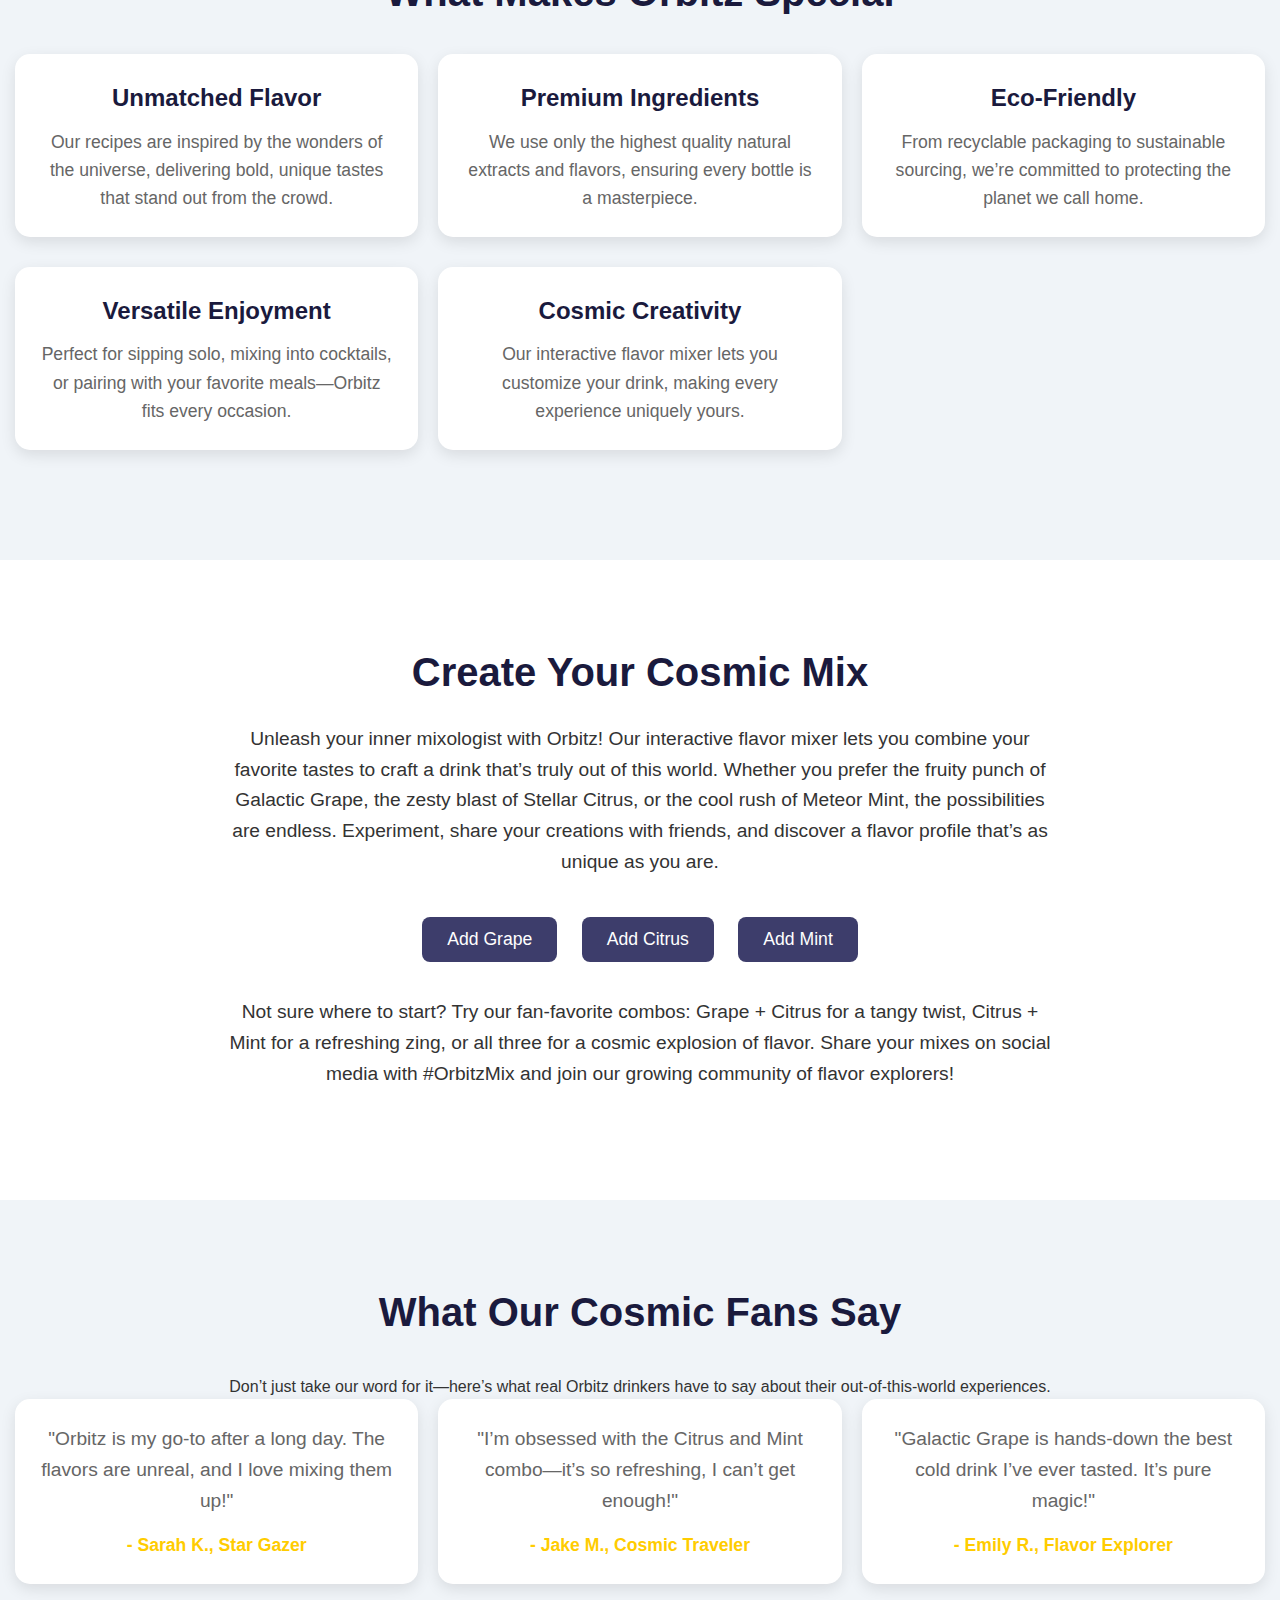
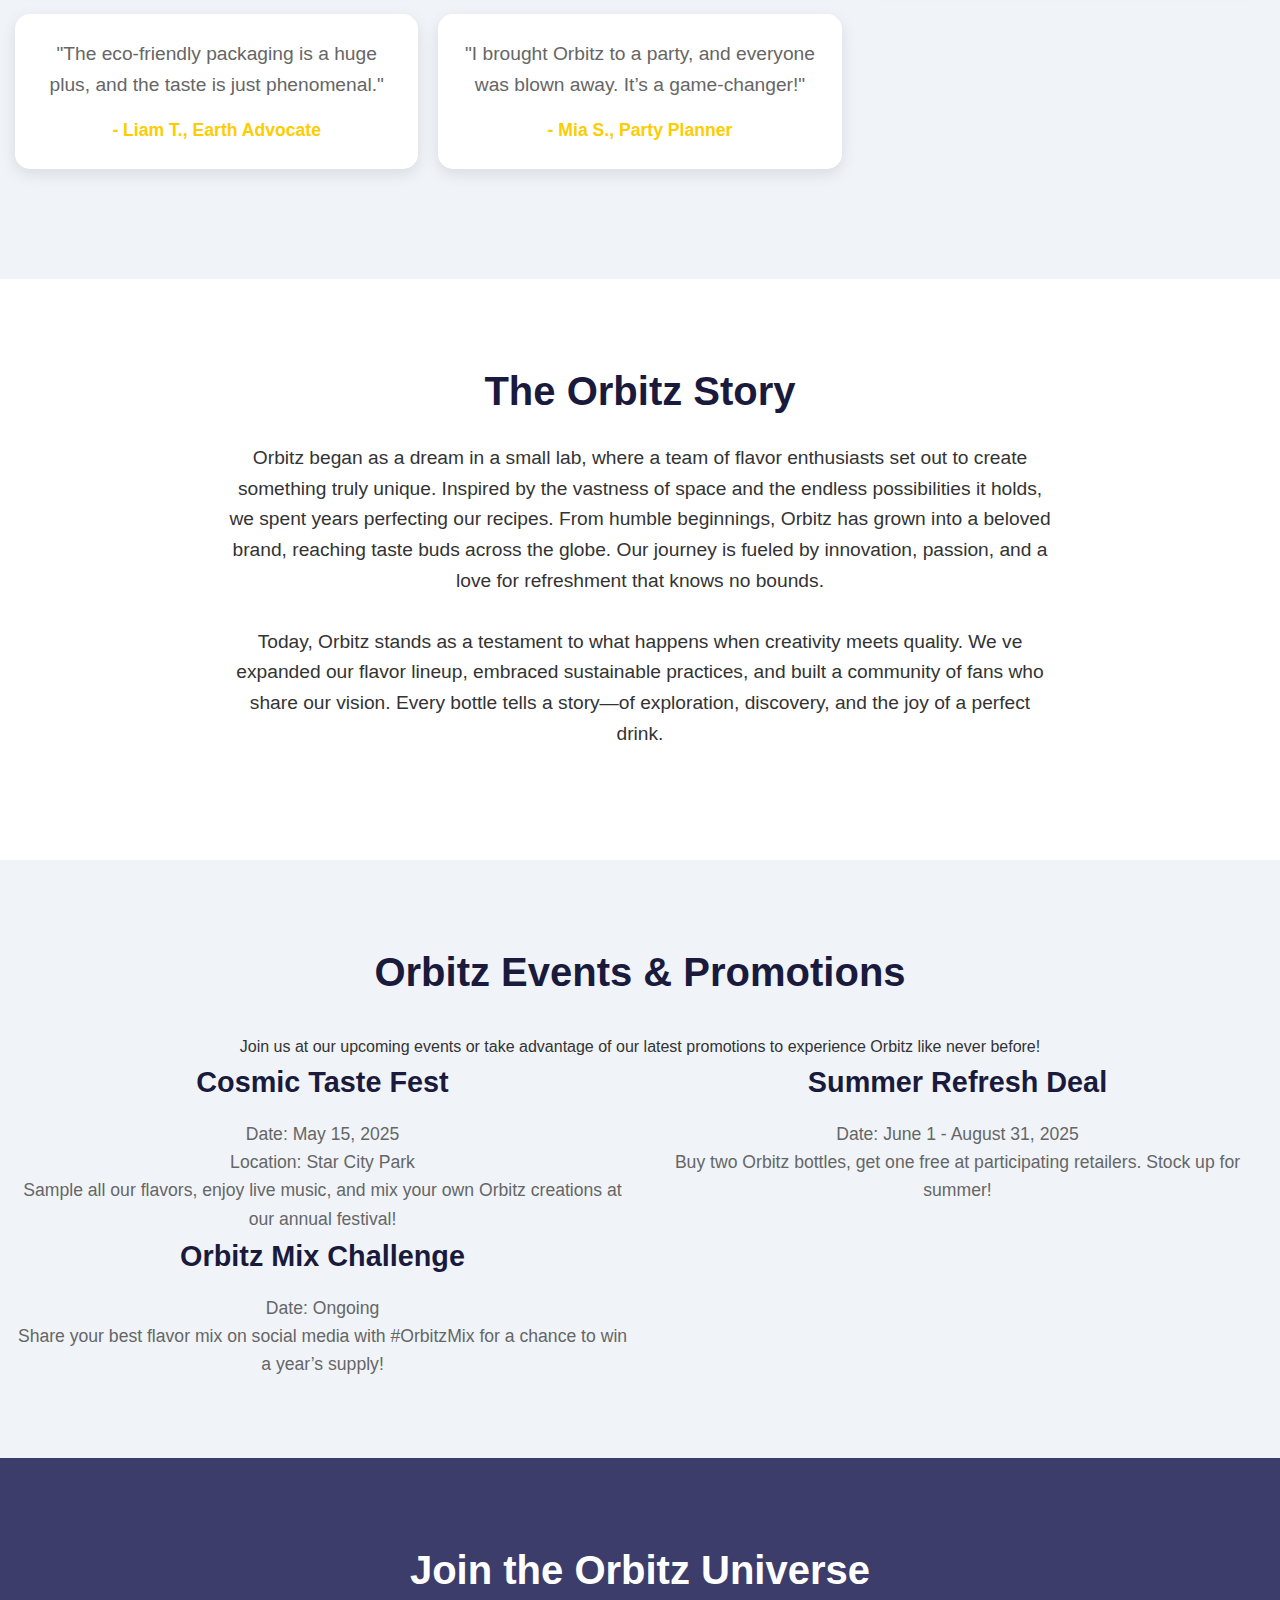
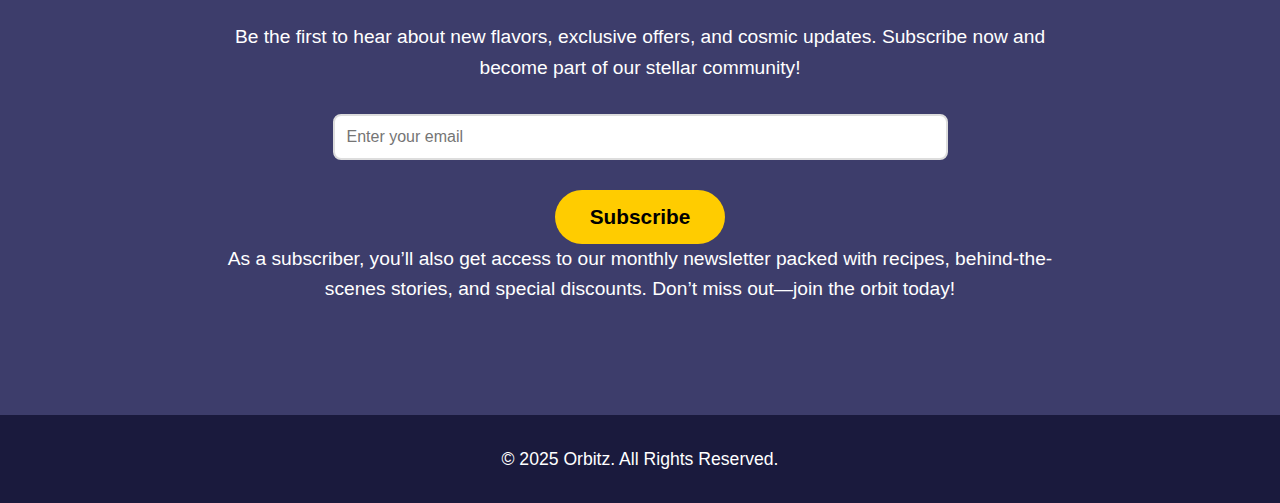
==== commit 11ab46b7: "revised js" ====
--- a/index.html
+++ b/index.html
@@ -119,7 +119,7 @@
         <div class="grid-con">
             <h2 class="col-span-full m-col-span-full l-col-span-full">The Orbitz Story</h2>
             <p class="col-span-full m-col-span-8 l-col-span-8 m-col-start-3 l-col-start-3">Orbitz began as a dream in a small lab, where a team of flavor enthusiasts set out to create something truly unique. Inspired by the vastness of space and the endless possibilities it holds, we spent years perfecting our recipes. From humble beginnings, Orbitz has grown into a beloved brand, reaching taste buds across the globe. Our journey is fueled by innovation, passion, and a love for refreshment that knows no bounds.</p>
-            <p class="col-span-full m-col-span-8 l-col-span-8 m-col-start-3 l-col-start-3">Today, Orbitz stands as a testament to what happens when creativity meets quality. We’ve expanded our flavor lineup, embraced sustainable practices, and built a community of fans who share our vision. Every bottle tells a story—of exploration, discovery, and the joy of a perfect drink.</p>
+            <p class="col-span-full m-col-span-8 l-col-span-8 m-col-start-3 l-col-start-3">Today, Orbitz stands as a testament to what happens when creativity meets quality. We ve expanded our flavor lineup, embraced sustainable practices, and built a community of fans who share our vision. Every bottle tells a story—of exploration, discovery, and the joy of a perfect drink.</p>
         </div>
     </section>
 
--- a/css/grid.css
+++ b/css/grid.css
@@ -0,0 +1,180 @@
+img, embed, object, video, picture {
+    max-width: 100%; 
+}
+
+html {
+    max-width: none;
+    box-sizing: border-box; 
+}
+
+*, *::before, *::after {
+    box-sizing: inherit; 
+}
+
+body, p, h1, h2, h3, h4, h5 {
+    margin: 0px; 
+    padding: 0px;
+}
+
+.hidden {
+    display: none;
+}
+
+.full-width-grid-con {
+    display: grid;
+    grid-template-columns: 1fr minmax(0, 1200px) 1fr;
+    margin: 0 auto;
+    justify-content: center;
+}
+
+.grid-con { 
+    display: grid;
+    grid-template-columns: repeat(4, minmax(0, 1fr));
+    grid-column-gap: 20px;
+    max-width: 768px;
+    margin: 0 auto;
+    padding-left: 5px;
+    padding-right: 5px;
+}
+
+#heading .grid-con, #hero .grid-con, #products .grid-con, #services .grid-con{
+    grid-column: 2/3; 
+    grid-row: 1/1; 
+    margin: 0;
+}
+
+
+#image{
+    display: none;
+}
+
+.col-span-1	{grid-column: span 1 / span 1;}
+.col-span-2	{grid-column: span 2 / span 2;}
+.col-span-3	{grid-column: span 3 / span 3;}
+.col-span-4	{grid-column: span 4 / span 4;}
+.col-span-full {grid-column: 1 / -1;}
+
+.col-start-1	{grid-column-start: 1;}
+.col-start-2	{grid-column-start: 2;}
+.col-start-3	{grid-column-start: 3;}
+.col-start-4	{grid-column-start: 4;}
+
+.col-end-1	{grid-column-end: 1;}
+.col-end-2	{grid-column-end: 2;}
+.col-end-3	{grid-column-end: 3;}
+.col-end-4	{grid-column-end: 4;}
+.col-end-5	{grid-column-end: 5;}
+
+
+@media screen and (min-width: 768px) { 
+    .grid-con { 
+        display: grid; 
+        grid-template-columns: repeat(12, minmax(0, 1fr));
+        grid-column-gap: 15px;
+        max-width: 1100px;
+        margin: 0 auto;
+        padding-left: 15px;
+        padding-right: 15px;
+    }
+
+    .m-col-span-1	{grid-column: span 1 / span 1;}
+    .m-col-span-2	{grid-column: span 2 / span 2;}
+    .m-col-span-3	{grid-column: span 3 / span 3;}
+    .m-col-span-4	{grid-column: span 4 / span 4;}
+    .m-col-span-5	{grid-column: span 5 / span 5;}
+    .m-col-span-6	{grid-column: span 6 / span 6;}
+    .m-col-span-7	{grid-column: span 7 / span 7;}
+    .m-col-span-8	{grid-column: span 8 / span 8;}
+    .m-col-span-9	{grid-column: span 9 / span 9;}
+    .m-col-span-10 {grid-column: span 10 / span 10;}
+    .m-col-span-11 {grid-column: span 11 / span 11;}
+    .m-col-span-12 {grid-column: span 12 / span 12;}
+    .m-col-span-full {grid-column: 1 / -1;}
+
+    .m-col-start-1	{grid-column-start: 1;}
+    .m-col-start-2	{grid-column-start: 2;}
+    .m-col-start-3	{grid-column-start: 3;}
+    .m-col-start-4	{grid-column-start: 4;}
+    .m-col-start-5	{grid-column-start: 5;}
+    .m-col-start-6	{grid-column-start: 6;}
+    .m-col-start-7	{grid-column-start: 7;}
+    .m-col-start-8	{grid-column-start: 8;}
+    .m-col-start-9	{grid-column-start: 9;}
+    .m-col-start-10	{grid-column-start: 10;}
+    .m-col-start-11	{grid-column-start: 11;}
+    .m-col-start-12	{grid-column-start: 12;}
+    .m-col-start-13	{grid-column-start: 13;}
+
+    .m-col-end-1	{grid-column-end: 1;}
+    .m-col-end-2	{grid-column-end: 2;}
+    .m-col-end-3	{grid-column-end: 3;}
+    .m-col-end-4	{grid-column-end: 4;}
+    .m-col-end-5	{grid-column-end: 5;}
+    .m-col-end-6	{grid-column-end: 6;}
+    .m-col-end-7	{grid-column-end: 7;}
+    .m-col-end-8	{grid-column-end: 8;}
+    .m-col-end-9	{grid-column-end: 9;}
+    .m-col-end-10	{grid-column-end: 10;}
+    .m-col-end-11	{grid-column-end: 11;}
+    .m-col-end-12	{grid-column-end: 12;}
+    .m-col-end-13	{grid-column-end: 13;}
+}
+
+
+@media screen and (min-width: 1200px) { 
+    .grid-con {
+        display: grid; 
+        grid-template-columns: repeat(12, minmax(0, 1fr));
+        grid-column-gap: 20px;
+        max-width: 1600px;
+        margin: 0 auto;
+        padding-left: 15px;
+        padding-right: 15px;
+    }
+
+    #image{
+        display: block;
+    }
+
+    .l-col-span-1	{grid-column: span 1 / span 1;}
+    .l-col-span-2	{grid-column: span 2 / span 2;}
+    .l-col-span-3	{grid-column: span 3 / span 3;}
+    .l-col-span-4	{grid-column: span 4 / span 4;}
+    .l-col-span-5	{grid-column: span 5 / span 5;}
+    .l-col-span-6	{grid-column: span 6 / span 6;}
+    .l-col-span-7	{grid-column: span 7 / span 7;}
+    .l-col-span-8	{grid-column: span 8 / span 8;}
+    .l-col-span-9	{grid-column: span 9 / span 9;}
+    .l-col-span-10 {grid-column: span 10 / span 10;}
+    .l-col-span-11 {grid-column: span 11 / span 11;}
+    .l-col-span-12 {grid-column: span 12 / span 12;}
+    .l-col-span-full {grid-column: 1 / -1;}
+
+    .l-col-start-1	{grid-column-start: 1;}
+    .l-col-start-2	{grid-column-start: 2;}
+    .l-col-start-3	{grid-column-start: 3;}
+    .l-col-start-4	{grid-column-start: 4;}
+    .l-col-start-5	{grid-column-start: 5;}
+    .l-col-start-6	{grid-column-start: 6;}
+    .l-col-start-7	{grid-column-start: 7;}
+    .l-col-start-8	{grid-column-start: 8;}
+    .l-col-start-9	{grid-column-start: 9;}
+    .l-col-start-10	{grid-column-start: 10;}
+    .l-col-start-11	{grid-column-start: 11;}
+    .l-col-start-12	{grid-column-start: 12;}
+    .l-col-start-13	{grid-column-start: 13;}
+
+    .l-col-end-1	{grid-column-end: 1;}
+    .l-col-end-2	{grid-column-end: 2;}
+    .l-col-end-3	{grid-column-end: 3;}
+    .l-col-end-4	{grid-column-end: 4;}
+    .l-col-end-5	{grid-column-end: 5;}
+    .l-col-end-6	{grid-column-end: 6;}
+    .l-col-end-7	{grid-column-end: 7;}
+    .l-col-end-8	{grid-column-end: 8;}
+    .l-col-end-9	{grid-column-end: 9;}
+    .l-col-end-10 {grid-column-end: 10;}
+    .l-col-end-11	{grid-column-end: 11;}
+    .l-col-end-12	{grid-column-end: 12;}
+    .l-col-end-13	{grid-column-end: 13;}
+}--- a/css/styles.css
+++ b/css/styles.css
@@ -10,7 +10,7 @@
     font-weight: 700;
 }
 
-/* Header */
+
 .header {
     background: linear-gradient(90deg, #1a1a3d, #3d3d6b);
     color: white;
@@ -67,7 +67,7 @@
     transition: 0.3s;
 }
 
-/* Hero Section */
+
 .hero {
     background: url('cosmic-bg.jpg') no-repeat center/cover;
     min-height: 85vh;
@@ -112,7 +112,7 @@
     box-shadow: 0 5px 15px rgba(0, 0, 0, 0.2);
 }
 
-/* Intro Section */
+
 .intro {
     padding: 80px 0;
     text-align: center;
@@ -134,7 +134,7 @@
     box-shadow: 0 5px 15px rgba(0, 0, 0, 0.1);
 }
 
-/* Features Section */
+
 .features {
     padding: 80px 0;
     text-align: center;
@@ -164,7 +164,7 @@
     color: #666;
 }
 
-/* Products Section */
+
 .products {
     padding: 80px 0;
     text-align: center;
@@ -199,7 +199,7 @@
     color: #666;
 }
 
-/* Flavor Details Section */
+
 .flavor-details {
     padding: 80px 0;
     background-color: #f0f4f8;
@@ -226,7 +226,7 @@
     box-shadow: 0 5px 15px rgba(0, 0, 0, 0.1);
 }
 
-/* Pairings Section */
+
 .pairings {
     padding: 80px 0;
     text-align: center;
@@ -253,7 +253,7 @@
     color: #666;
 }
 
-/* Recipes Section */
+
 .recipes {
     padding: 80px 0;
     text-align: center;
@@ -280,7 +280,7 @@
     box-shadow: 0 5px 15px rgba(0, 0, 0, 0.1);
 }
 
-/* Flavor Facts Section */
+
 .flavor-facts {
     padding: 80px 0;
     text-align: center;
@@ -302,7 +302,7 @@
     color: #666;
 }
 
-/* About Section */
+
 .about {
     background-color: #1a1a3d;
     color: white;
@@ -327,7 +327,7 @@
     box-shadow: 0 5px 15px rgba(0, 0, 0, 0.3);
 }
 
-/* Mission Section */
+
 .mission {
     padding: 80px 0;
     text-align: center;
@@ -349,7 +349,7 @@
     box-shadow: 0 5px 15px rgba(0, 0, 0, 0.1);
 }
 
-/* Vision Section */
+
 .vision {
     padding: 80px 0;
     text-align: center;
@@ -371,7 +371,7 @@
     box-shadow: 0 5px 15px rgba(0, 0, 0, 0.1);
 }
 
-/* Team Section */
+
 .team {
     padding: 80px 0;
     text-align: center;
@@ -407,7 +407,7 @@
     color: #666;
 }
 
-/* Milestones Section */
+
 .milestones {
     padding: 80px 0;
     text-align: center;
@@ -434,7 +434,7 @@
     box-shadow: 0 5px 15px rgba(0, 0, 0, 0.1);
 }
 
-/* Values Section */
+
 .values {
     padding: 80px 0;
     text-align: center;
@@ -456,7 +456,7 @@
     color: #666;
 }
 
-/* Contact Section */
+
 .contact {
     padding: 80px 0;
     text-align: center;
@@ -519,7 +519,7 @@
     text-decoration: underline;
 }
 
-/* Interactive Section */
+
 .interactive {
     padding: 80px 0;
     text-align: center;
@@ -561,7 +561,7 @@
     animation: fadeIn 1s ease-in;
 }
 
-/* Testimonials Section */
+
 .testimonials {
     padding: 80px 0;
     text-align: center;
@@ -592,7 +592,6 @@
     color: #ffcc00;
 }
 
-/* History Section */
 .history {
     padding: 80px 0;
     text-align: center;
@@ -614,7 +613,7 @@
     box-shadow: 0 5px 15px rgba(0, 0, 0, 0.1);
 }
 
-/* Events Section */
+
 .events {
     padding: 80px 0;
     text-align: center;
@@ -636,7 +635,7 @@
     color: #666;
 }
 
-/* CTA Section */
+
 .cta {
     padding: 80px 0;
     text-align: center;
@@ -662,7 +661,7 @@
     flex-wrap: wrap;
 }
 
-/* Footer */
+
 .footer {
     background-color: #1a1a3d;
     color: white;
@@ -671,7 +670,7 @@
     font-size: 1.1em;
 }
 
-/* Keyframe Animations */
+
 @keyframes fadeIn {
     from { opacity: 0; }
     to { opacity: 1; }
@@ -688,7 +687,7 @@
     to { transform: rotate(360deg); }
 }
 
-/* Responsive Adjustments */
+
 @media screen and (max-width: 767px) {
     .burger-menu {
         display: flex;
